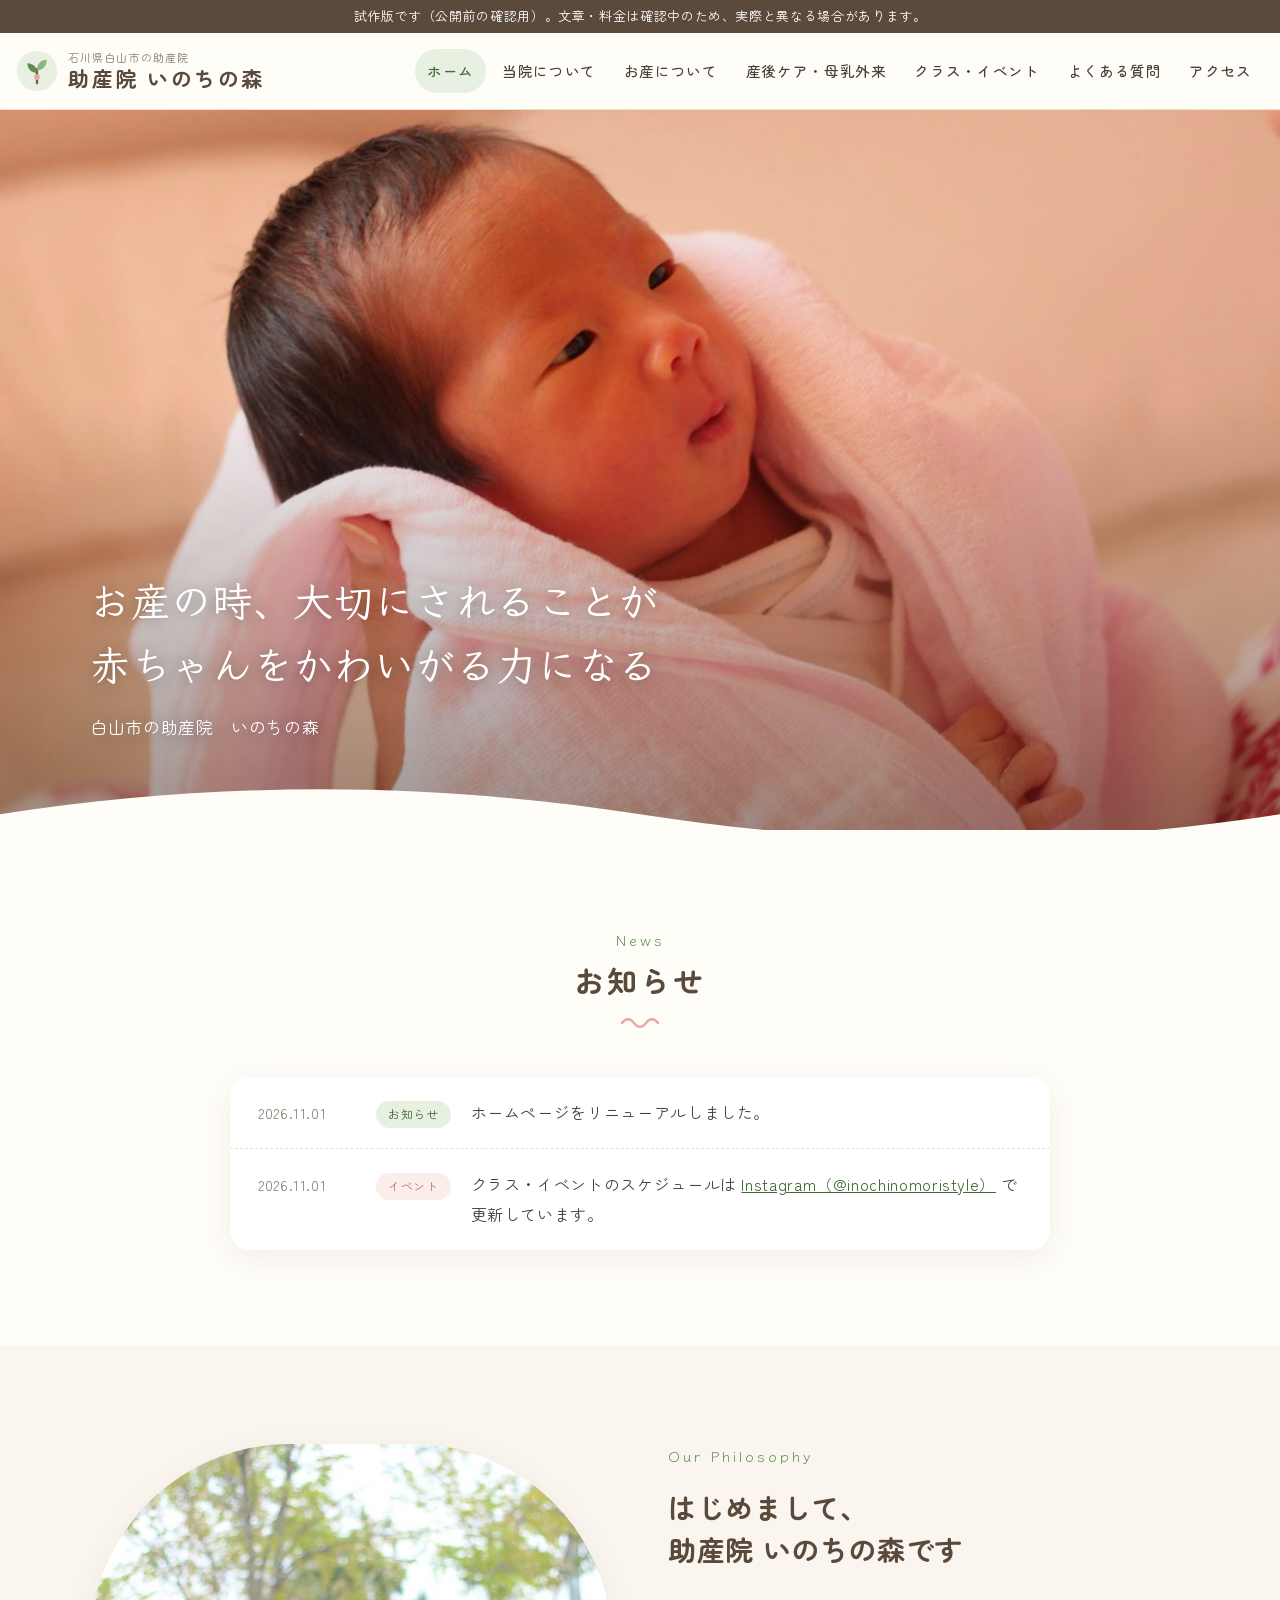
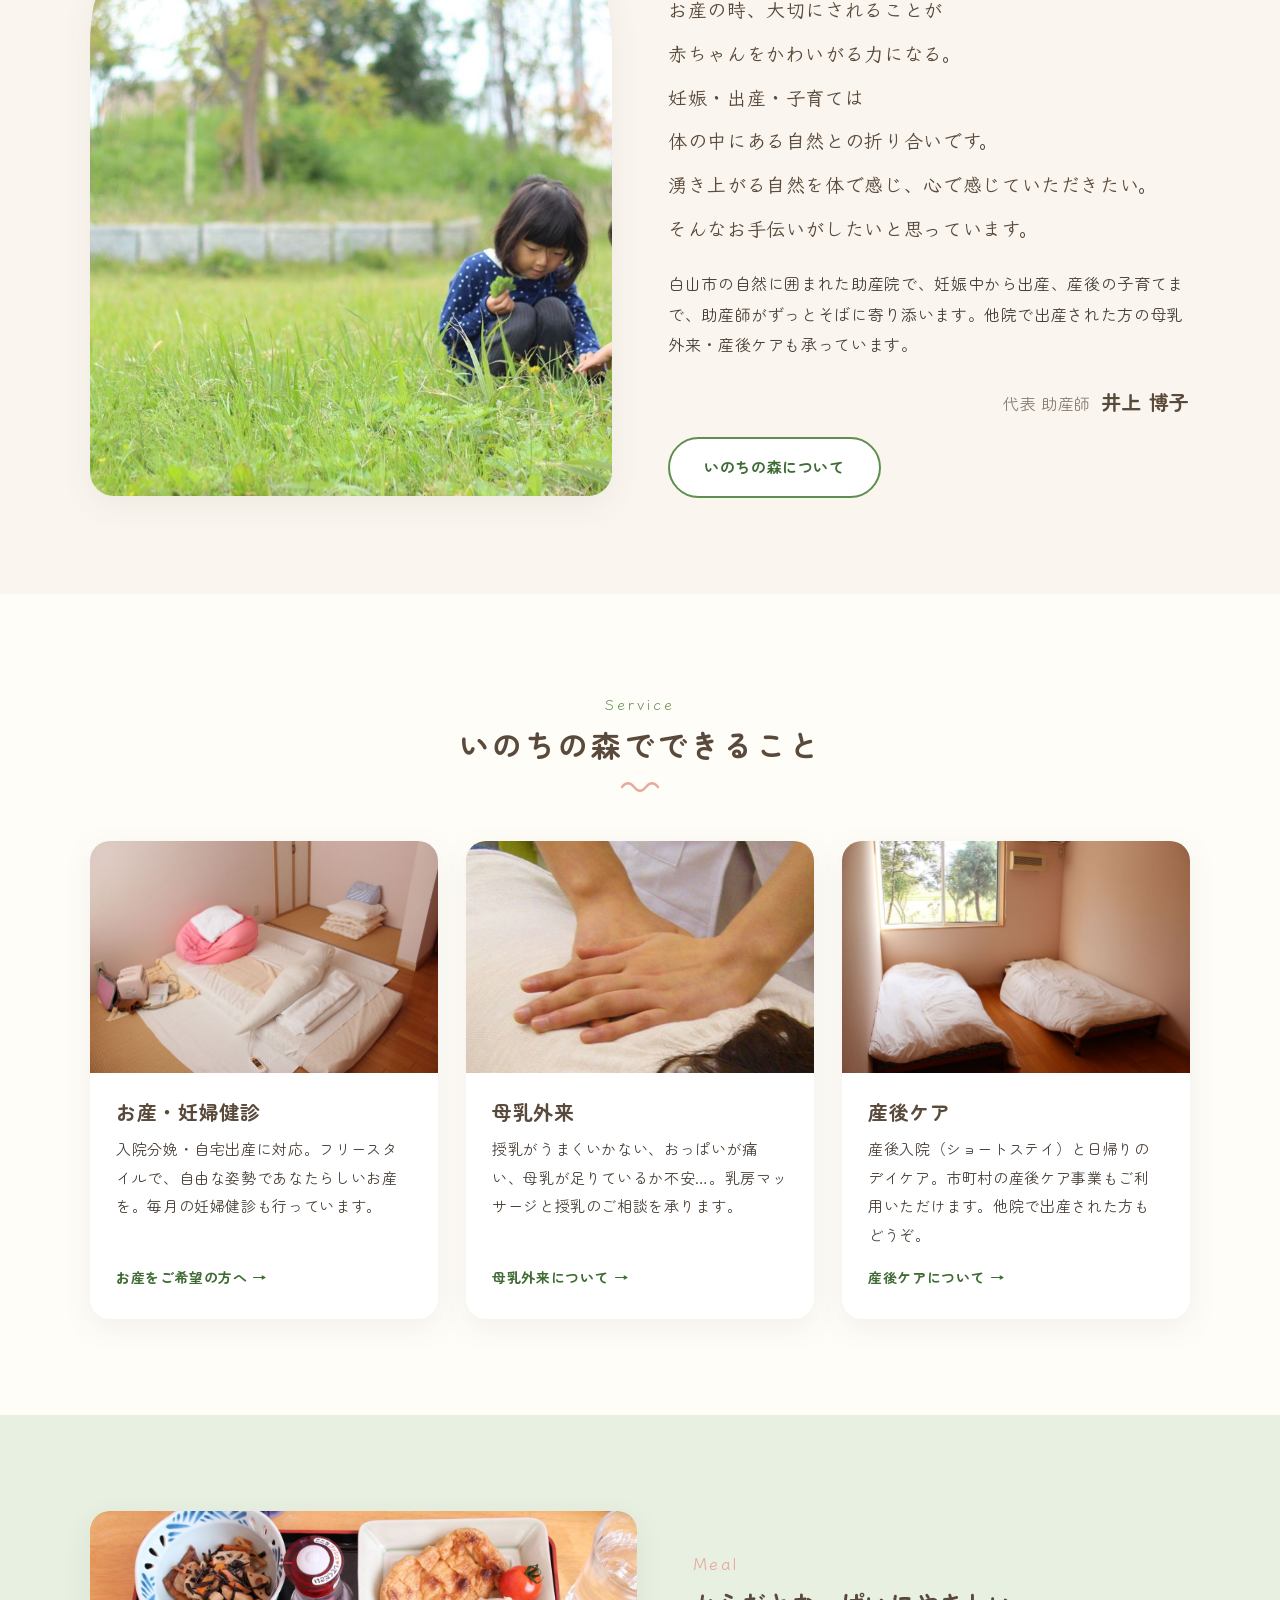
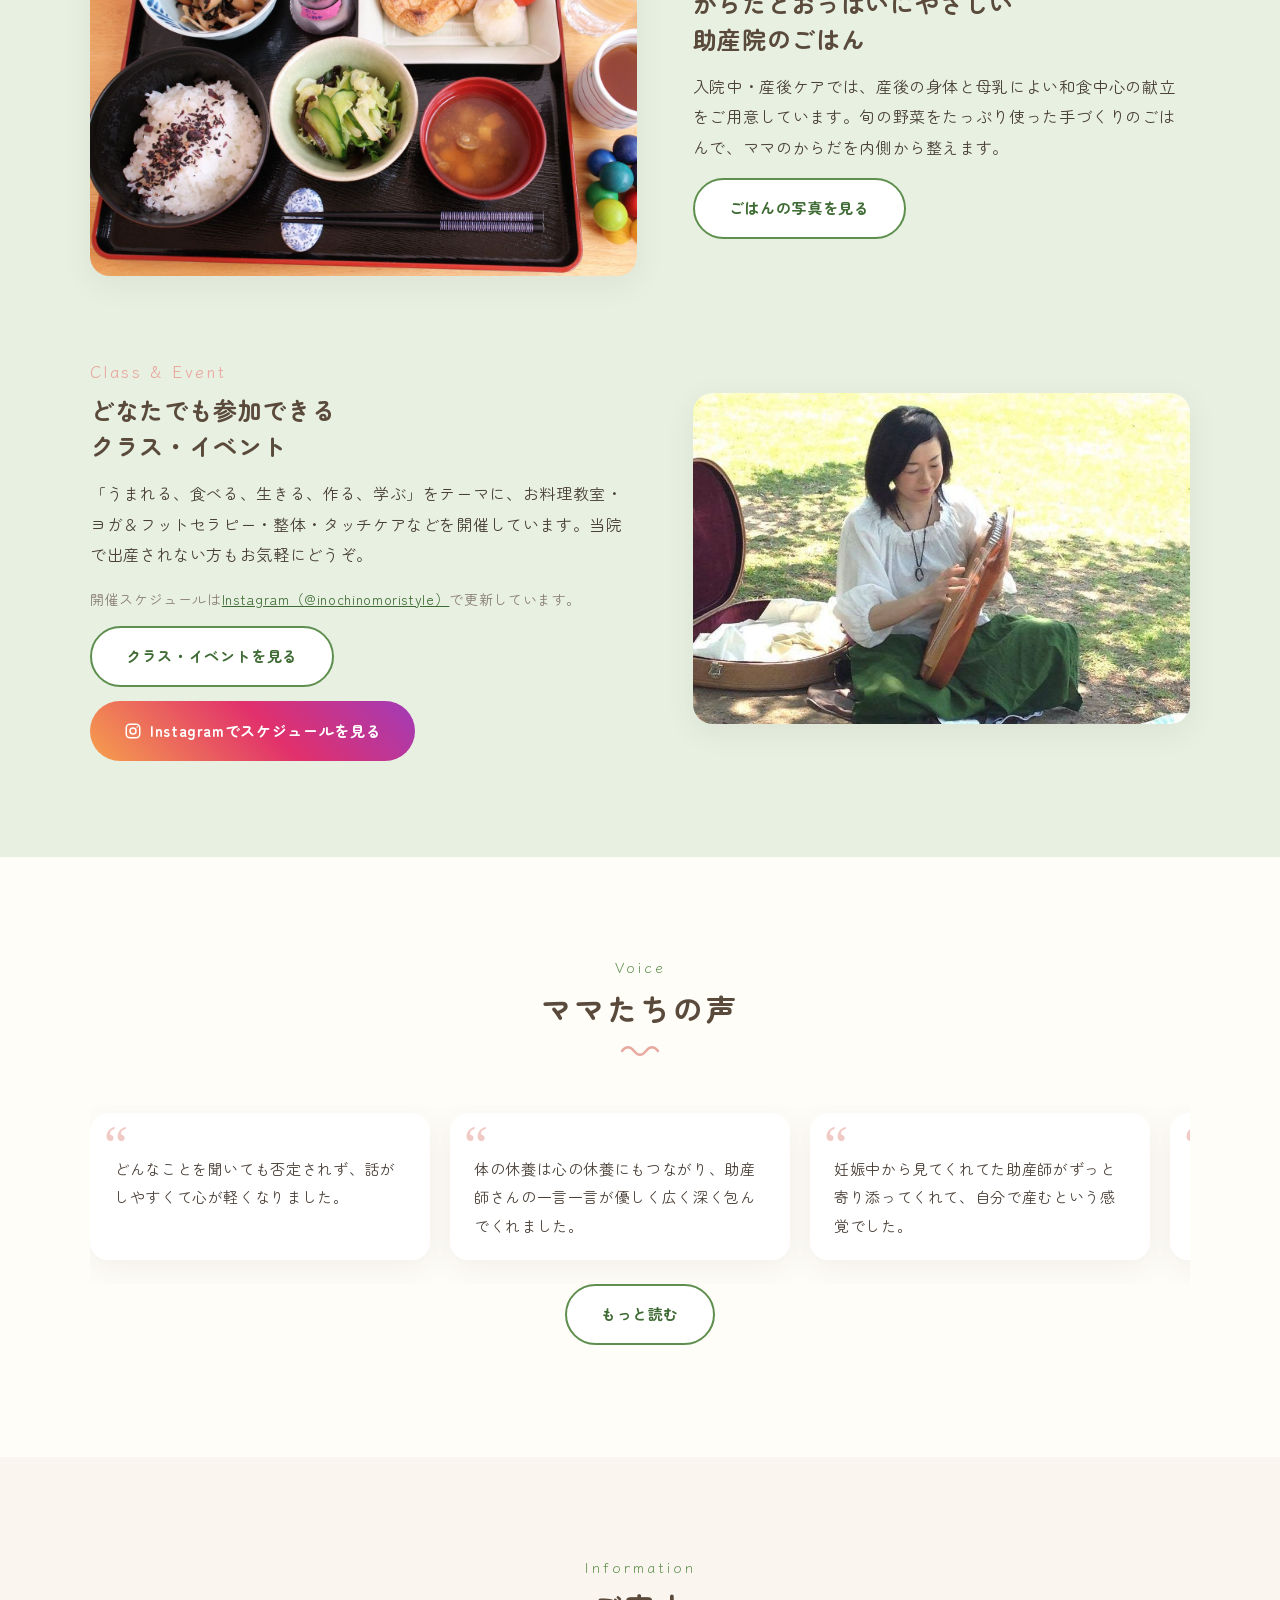
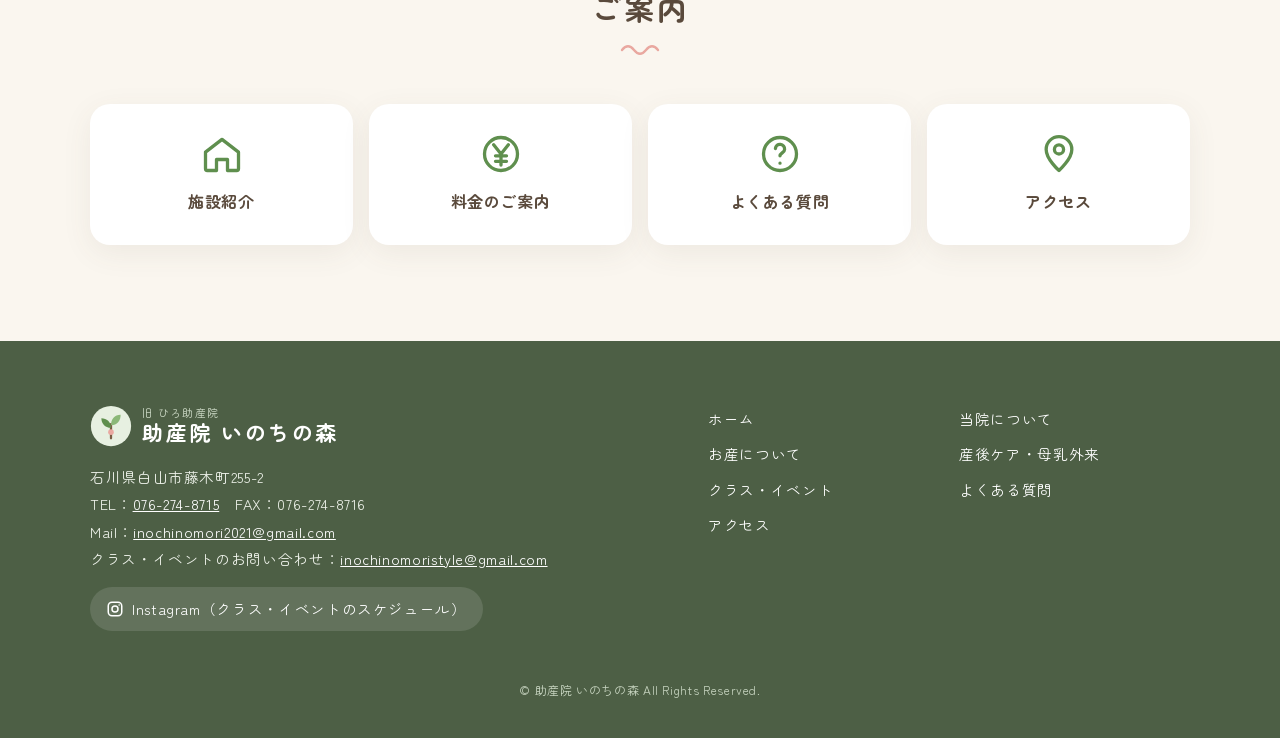
==== index.html @ 89966cd2 "助産院いのちの森 試作版（検索除外・試作版表示つき） Co-Authored-By: Claude Opus 5.5 <noreply@anthropic.com>" ====
<!DOCTYPE html>
<html lang="ja">
<head>
<meta charset="UTF-8">
<meta name="viewport" content="width=device-width, initial-scale=1">
<title>助産院 いのちの森｜石川県白山市の助産院（出産・母乳外来・産後ケア）</title>
<meta name="description" content="石川県白山市藤木町の助産院いのちの森（旧ひろ助産院）。入院分娩・自宅出産、妊婦健診、母乳外来・おっぱいマッサージ、産後ケア（産後入院・デイケア）。金沢市・野々市市・能美市・小松市・川北町からもご利用いただけます。">
<!-- 試作版：検索エンジンに載せない設定。本番公開時にこの行を削除 -->
<meta name="robots" content="noindex, nofollow">
<link rel="canonical" href="https://awajikotoh-commits.github.io/inochinomori/">
<meta property="og:type" content="website">
<meta property="og:title" content="助産院 いのちの森｜石川県白山市の助産院（出産・母乳外来・産後ケア）">
<meta property="og:description" content="石川県白山市藤木町の助産院いのちの森（旧ひろ助産院）。入院分娩・自宅出産、妊婦健診、母乳外来・おっぱいマッサージ、産後ケア（産後入院・デイケア）。金沢市・野々市市・能美市・小松市・川北町からもご利用いただけます。">
<meta property="og:image" content="https://awajikotoh-commits.github.io/inochinomori/images/top04.jpg">
<meta property="og:locale" content="ja_JP">
<link rel="icon" href="images/favicon.svg" type="image/svg+xml">
<link rel="preconnect" href="https://fonts.googleapis.com">
<link rel="preconnect" href="https://fonts.gstatic.com" crossorigin>
<link href="https://fonts.googleapis.com/css2?family=Klee+One:wght@600&family=Zen+Maru+Gothic:wght@400;500;700&display=swap" rel="stylesheet">
<link rel="stylesheet" href="css/style.css?v=5">
<script type="application/ld+json">
{"@context":"https://schema.org","@type":"MedicalBusiness","name":"助産院 いのちの森","alternateName":"ひろ助産院",
"description":"石川県白山市の助産院。入院分娩・自宅出産、妊婦健診、母乳外来、産後ケア（産後入院・デイケア）。",
"url":"https://awajikotoh-commits.github.io/inochinomori/","telephone":"+81-76-274-8715","faxNumber":"+81-76-274-8716","image":"https://awajikotoh-commits.github.io/inochinomori/images/top04.jpg",
"address":{"@type":"PostalAddress","streetAddress":"藤木町255-2","addressLocality":"白山市","addressRegion":"石川県","addressCountry":"JP"},
"openingHoursSpecification":[{"@type":"OpeningHoursSpecification","dayOfWeek":["Monday","Tuesday","Wednesday","Thursday","Friday"],"opens":"09:00","closes":"15:00"}],
"sameAs":["https://www.instagram.com/inochinomoristyle/"],"areaServed":["白山市","金沢市","野々市市","能美市","小松市","川北町","内灘町"]}
</script>
</head>
<body>
<!-- 試作版の表示。本番公開時にこの行を削除 -->
<div class="trial-bar">試作版です（公開前の確認用）。文章・料金は確認中のため、実際と異なる場合があります。</div>
<header class="site-header">
  <div class="container header-inner">
    <a class="logo" href="index.html"><svg class="logo-mark" viewBox="0 0 48 48" aria-hidden="true">
<circle cx="24" cy="24" r="23" fill="#e7f0e1"/>
<path d="M24 38V22" stroke="#7a5c43" stroke-width="2.6" stroke-linecap="round"/>
<path d="M24 26c-7 0-11-5-11-11 6 0 11 4 11 11z" fill="#5f8f4e"/>
<path d="M24 23c0-7 4-12 11-12 0 7-4 12-11 12z" fill="#8bb878"/>
<circle cx="24" cy="31" r="3.2" fill="#e9a8a0"/>
</svg><span class="logo-text"><small>石川県白山市の助産院</small><strong>助産院 いのちの森</strong></span></a>
    <nav class="global-nav" aria-label="メインメニュー">
      <ul>
<li><a href="index.html" aria-current="page">ホーム</a></li>
<li><a href="about.html">当院について</a></li>
<li><a href="birth.html">お産について</a></li>
<li><a href="care.html">産後ケア・母乳外来</a></li>
<li><a href="class.html">クラス・イベント</a></li>
<li><a href="faq.html">よくある質問</a></li>
<li><a href="contact.html">アクセス</a></li>
        <li class="nav-tel-item"><a class="nav-tel" href="tel:076-274-8715">お電話 076-274-8715</a></li>
      </ul>
    </nav>
    <a class="header-tel" href="tel:076-274-8715"><svg width="16" height="16" viewBox="0 0 24 24" fill="currentColor" aria-hidden="true"><path d="M6.6 10.8a15.1 15.1 0 006.6 6.6l2.2-2.2a1 1 0 011-.25 11.4 11.4 0 003.6.57 1 1 0 011 1V20a1 1 0 01-1 1A17 17 0 013 4a1 1 0 011-1h3.5a1 1 0 011 1c0 1.25.2 2.45.57 3.57a1 1 0 01-.25 1z"/></svg>076-274-8715</a>
    <button class="menu-btn" aria-label="メニューを開く" aria-expanded="false"><span></span></button>
  </div>
</header>
<main>

<section class="hero" aria-label="メインビジュアル">
  <div class="hero-slide is-active" style="background-image:url('images/top01.jpg')"></div>
  <div class="hero-slide" style="background-image:url('images/top03.jpg')"></div>
  <div class="hero-slide" style="background-image:url('images/top04.jpg')"></div>
  <div class="hero-slide" style="background-image:url('images/top05.jpg')"></div>
  <div class="hero-copy container">
    <p class="lead">お産の時、大切にされることが<br>赤ちゃんをかわいがる力になる</p>
    <p class="sub">白山市の助産院　いのちの森</p>
  </div>
  <svg class="hero-wave" viewBox="0 0 1440 60" preserveAspectRatio="none" height="50"><path d="M0 40c240-40 480-40 720 0s480 40 720 0v20H0z" fill="currentColor"/></svg>
</section>

<section class="section">
  <div class="container narrow">
    <div class="sec-title fade"><span class="en">News</span><h2>お知らせ</h2></div>
    <ul class="news-list fade" id="news-list"></ul>
  </div>
</section>

<section class="section bg-beige">
  <div class="container philosophy">
    <div class="photo-round fade"><img src="images/top03.jpg" alt="助産院の庭で遊ぶ子どもたち" loading="lazy"></div>
    <div class="philosophy-text fade">
      <span class="sec-title" style="text-align:left;display:block;margin:0 0 16px"><span class="en">Our Philosophy</span></span>
      <h2 style="font-size:clamp(22px,3vw,28px)">はじめまして、<br>助産院 いのちの森です</h2>
      <p class="message">お産の時、大切にされることが<br>赤ちゃんをかわいがる力になる。<br>
      妊娠・出産・子育ては<br>体の中にある自然との折り合いです。<br>
      湧き上がる自然を体で感じ、心で感じていただきたい。<br>そんなお手伝いがしたいと思っています。</p>
      <p>白山市の自然に囲まれた助産院で、妊娠中から出産、産後の子育てまで、助産師がずっとそばに寄り添います。他院で出産された方の母乳外来・産後ケアも承っています。</p>
      <p class="sign">代表 助産師<strong>井上 博子</strong></p>
      <a class="btn outline" href="about.html">いのちの森について</a>
    </div>
  </div>
</section>

<section class="section">
  <div class="container">
    <div class="sec-title fade"><span class="en">Service</span><h2>いのちの森でできること</h2></div>
    <div class="service-grid">
      <a class="service-card fade" href="birth.html">
        <div class="thumb"><img src="images/facility03.jpg" alt="和室の分娩室" loading="lazy"></div>
        <div class="body"><h3>お産・妊婦健診</h3><p>入院分娩・自宅出産に対応。フリースタイルで、自由な姿勢であなたらしいお産を。毎月の妊婦健診も行っています。</p><span class="more">お産をご希望の方へ</span></div>
      </a>
      <a class="service-card fade" href="care.html#breast">
        <div class="thumb"><img src="images/class05.jpg" alt="おっぱいマッサージ" loading="lazy"></div>
        <div class="body"><h3>母乳外来</h3><p>授乳がうまくいかない、おっぱいが痛い、母乳が足りているか不安…。乳房マッサージと授乳のご相談を承ります。</p><span class="more">母乳外来について</span></div>
      </a>
      <a class="service-card fade" href="care.html#postpartum">
        <div class="thumb"><img src="images/facility10.jpg" alt="産後ケアの入院室" loading="lazy"></div>
        <div class="body"><h3>産後ケア</h3><p>産後入院（ショートステイ）と日帰りのデイケア。市町村の産後ケア事業もご利用いただけます。他院で出産された方もどうぞ。</p><span class="more">産後ケアについて</span></div>
      </a>
    </div>
  </div>
</section>

<section class="section bg-green">
  <div class="container">
    <div class="feature fade">
      <div class="feature-img"><img src="images/guide02.jpg" alt="助産院の和食ごはん" loading="lazy"></div>
      <div>
        <span class="label">Meal</span>
        <h3>からだとおっぱいにやさしい<br>助産院のごはん</h3>
        <p>入院中・産後ケアでは、産後の身体と母乳によい和食中心の献立をご用意しています。旬の野菜をたっぷり使った手づくりのごはんで、ママのからだを内側から整えます。</p>
        <a class="btn outline" href="about.html#meal">ごはんの写真を見る</a>
      </div>
    </div>
    <div class="feature reverse fade">
      <div class="feature-img"><img src="images/class06.jpg" alt="ライアーの演奏" loading="lazy"></div>
      <div>
        <span class="label">Class &amp; Event</span>
        <h3>どなたでも参加できる<br>クラス・イベント</h3>
        <p>「うまれる、食べる、生きる、作る、学ぶ」をテーマに、お料理教室・ヨガ＆フットセラピー・整体・タッチケアなどを開催しています。当院で出産されない方もお気軽にどうぞ。</p>
        <p class="note">開催スケジュールは<a href="https://www.instagram.com/inochinomoristyle/" target="_blank" rel="noopener">Instagram（@inochinomoristyle）</a>で更新しています。</p>
        <div class="btn-row" style="margin-top:12px"><a class="btn outline" href="class.html">クラス・イベントを見る</a><a class="btn insta" href="https://www.instagram.com/inochinomoristyle/" target="_blank" rel="noopener"><svg width="18" height="18" viewBox="0 0 24 24" fill="none" stroke="currentColor" stroke-width="2" aria-hidden="true"><rect x="3" y="3" width="18" height="18" rx="5"/><circle cx="12" cy="12" r="4"/><circle cx="17.5" cy="6.5" r="1" fill="currentColor" stroke="none"/></svg>Instagramでスケジュールを見る</a></div>
      </div>
    </div>
  </div>
</section>

<section class="section">
  <div class="container">
    <div class="sec-title fade"><span class="en">Voice</span><h2>ママたちの声</h2></div>
    <div class="voice-slider fade">
      <div class="voice"><p>どんなことを聞いても否定されず、話がしやすくて心が軽くなりました。</p></div>
      <div class="voice"><p>体の休養は心の休養にもつながり、助産師さんの一言一言が優しく広く深く包んでくれました。</p></div>
      <div class="voice"><p>妊娠中から見てくれてた助産師がずっと寄り添ってくれて、自分で産むという感覚でした。</p></div>
      <div class="voice"><p>自宅にいるようなアットホームな環境ですごくゆったりと過ごせました。ご飯もとても美味しくて幸せでした！</p></div>
      <div class="voice"><p>初めての子育てに不安がありましたが、色々と考えすぎていた部分が楽になりました。</p></div>
    </div>
    <p class="center"><a class="btn outline" href="care.html#voice">もっと読む</a></p>
  </div>
</section>

<section class="section bg-beige">
  <div class="container">
    <div class="sec-title fade"><span class="en">Information</span><h2>ご案内</h2></div>
    <div class="shortcut fade">
      <a href="about.html#facility"><svg viewBox="0 0 24 24" fill="none" stroke="currentColor" stroke-width="1.8" stroke-linecap="round" stroke-linejoin="round"><path d="M3 11l9-7 9 7v9a1 1 0 01-1 1h-5v-6h-6v6H4a1 1 0 01-1-1z"/></svg>施設紹介</a>
      <a href="birth.html#price"><svg viewBox="0 0 24 24" fill="none" stroke="currentColor" stroke-width="1.8" stroke-linecap="round" stroke-linejoin="round"><circle cx="12" cy="12" r="9"/><path d="M8 7l4 5 4-5M12 12v6M9 13h6M9 16h6"/></svg>料金のご案内</a>
      <a href="faq.html"><svg viewBox="0 0 24 24" fill="none" stroke="currentColor" stroke-width="1.8" stroke-linecap="round" stroke-linejoin="round"><circle cx="12" cy="12" r="9"/><path d="M9.5 9a2.5 2.5 0 015 .5c0 1.7-2.5 2-2.5 3.5M12 17h.01"/></svg>よくある質問</a>
      <a href="contact.html"><svg viewBox="0 0 24 24" fill="none" stroke="currentColor" stroke-width="1.8" stroke-linecap="round" stroke-linejoin="round"><path d="M12 21s-7-6.2-7-11.5a7 7 0 0114 0C19 14.8 12 21 12 21z"/><circle cx="12" cy="9.5" r="2.5"/></svg>アクセス</a>
    </div>
  </div>
</section>
</main>
<footer class="site-footer">
  <div class="container footer-grid">
    <div>
      <a class="logo" href="index.html"><svg class="logo-mark" viewBox="0 0 48 48" aria-hidden="true">
<circle cx="24" cy="24" r="23" fill="#e7f0e1"/>
<path d="M24 38V22" stroke="#7a5c43" stroke-width="2.6" stroke-linecap="round"/>
<path d="M24 26c-7 0-11-5-11-11 6 0 11 4 11 11z" fill="#5f8f4e"/>
<path d="M24 23c0-7 4-12 11-12 0 7-4 12-11 12z" fill="#8bb878"/>
<circle cx="24" cy="31" r="3.2" fill="#e9a8a0"/>
</svg><span class="logo-text"><small>旧 ひろ助産院</small><strong>助産院 いのちの森</strong></span></a>
      <p>石川県白山市藤木町255-2<br>
      TEL：<a href="tel:076-274-8715">076-274-8715</a>　FAX：076-274-8716<br>
      Mail：<a href="mailto:inochinomori2021@gmail.com">inochinomori2021@gmail.com</a><br>
      クラス・イベントのお問い合わせ：<a href="mailto:inochinomoristyle@gmail.com">inochinomoristyle@gmail.com</a></p>
      <a class="footer-insta" href="https://www.instagram.com/inochinomoristyle/" target="_blank" rel="noopener"><svg viewBox="0 0 24 24" fill="none" stroke="currentColor" stroke-width="2" aria-hidden="true"><rect x="3" y="3" width="18" height="18" rx="5"/><circle cx="12" cy="12" r="4"/><circle cx="17.5" cy="6.5" r="1" fill="currentColor" stroke="none"/></svg>Instagram（クラス・イベントのスケジュール）</a>
    </div>
    <nav class="footer-nav" aria-label="フッターメニュー"><ul>
<li><a href="index.html">ホーム</a></li>
<li><a href="about.html">当院について</a></li>
<li><a href="birth.html">お産について</a></li>
<li><a href="care.html">産後ケア・母乳外来</a></li>
<li><a href="class.html">クラス・イベント</a></li>
<li><a href="faq.html">よくある質問</a></li>
<li><a href="contact.html">アクセス</a></li>
    </ul></nav>
  </div>
  <p class="copyright">&copy; 助産院 いのちの森 All Rights Reserved.</p>
</footer>
<div class="sp-cta">
  <a href="tel:076-274-8715"><svg viewBox="0 0 24 24" fill="currentColor" aria-hidden="true"><path d="M6.6 10.8a15.1 15.1 0 006.6 6.6l2.2-2.2a1 1 0 011-.25 11.4 11.4 0 003.6.57 1 1 0 011 1V20a1 1 0 01-1 1A17 17 0 013 4a1 1 0 011-1h3.5a1 1 0 011 1c0 1.25.2 2.45.57 3.57a1 1 0 01-.25 1z"/></svg>電話する</a>
  <a href="contact.html#form"><svg viewBox="0 0 24 24" fill="currentColor" aria-hidden="true"><path d="M20 4H4a2 2 0 00-2 2v12a2 2 0 002 2h16a2 2 0 002-2V6a2 2 0 00-2-2zm0 4l-8 5-8-5V6l8 5 8-5z"/></svg>お問い合わせ</a>
</div>
<button class="pagetop" aria-label="ページの先頭へ"><svg width="20" height="20" viewBox="0 0 24 24" fill="none" stroke="currentColor" stroke-width="2.5" stroke-linecap="round" stroke-linejoin="round"><path d="M6 15l6-6 6 6"/></svg></button>
<script src="js/main.js"></script>
</body>
</html>
---- css/style.css ----
/* ===== 助産院 いのちの森 ===== */
:root {
  --green: #5f8f4e;
  --green-dark: #3f6b34;
  --green-light: #e7f0e1;
  --beige: #faf6ef;
  --cream: #fffdf8;
  --pink: #e9a8a0;
  --pink-light: #fbeeea;
  --brown: #5a4a3c;
  --text: #4a4038;
  --muted: #8a7f74;
  --line: #e8e0d4;
  --radius: 20px;
  --shadow: 0 8px 30px rgba(90, 74, 60, .08);
  --font: "Zen Maru Gothic", "Hiragino Maru Gothic ProN", "Meiryo", sans-serif;
  --font-hand: "Klee One", "Zen Maru Gothic", serif;
}

*, *::before, *::after { box-sizing: border-box; }
html { scroll-padding-top: 90px; }
body {
  margin: 0;
  font-family: var(--font);
  color: var(--text);
  background: var(--cream);
  line-height: 1.9;
  letter-spacing: .04em;
  font-size: 16px;
  -webkit-font-smoothing: antialiased;
}
img { max-width: 100%; height: auto; display: block; }
a { color: var(--green-dark); }
h1, h2, h3, h4 { line-height: 1.5; font-weight: 700; color: var(--brown); margin: 0 0 .6em; }
p { margin: 0 0 1em; }
.container { width: min(1100px, 100% - 32px); margin-inline: auto; }
.narrow { width: min(820px, 100% - 32px); margin-inline: auto; }

/* ===== Header ===== */
.site-header {
  position: sticky; top: 0; z-index: 100;
  background: var(--cream);
  border-bottom: 1px solid var(--line);
}
.header-inner {
  display: flex; align-items: center; justify-content: space-between;
  gap: 16px; height: 76px;
  width: min(1280px, 100% - 32px);
}
.logo { display: flex; align-items: center; gap: 10px; text-decoration: none; color: var(--brown); }
.logo-mark { width: 42px; height: 42px; flex: none; }
.logo-text { display: flex; flex-direction: column; line-height: 1.25; }
.logo-text small { font-size: 11px; color: var(--muted); letter-spacing: .1em; }
.logo-text strong { font-size: 21px; letter-spacing: .12em; }

.global-nav ul { list-style: none; margin: 0; padding: 0; display: flex; gap: 4px; }
.global-nav a {
  display: block; padding: 8px 12px; border-radius: 999px;
  text-decoration: none; color: var(--text); font-size: 14.5px; font-weight: 500; white-space: nowrap;
  transition: background .2s, color .2s;
}
.global-nav a:hover, .global-nav a[aria-current="page"] { background: var(--green-light); color: var(--green-dark); }
.header-tel {
  display: flex; align-items: center; gap: 6px; text-decoration: none;
  background: var(--green); color: #fff; padding: 9px 18px; border-radius: 999px;
  font-weight: 700; font-size: 15px; white-space: nowrap;
}
.header-tel:hover { background: var(--green-dark); }
.menu-btn { display: none; }

@media (max-width: 1320px) {
  .header-tel { display: none; }
}
@media (max-width: 1180px) {
  .header-inner { height: 64px; }
  .menu-btn {
    display: grid; place-items: center; width: 46px; height: 46px;
    border: 0; background: var(--green-light); border-radius: 50%; cursor: pointer; padding: 0;
  }
  .menu-btn span, .menu-btn span::before, .menu-btn span::after {
    content: ""; display: block; width: 20px; height: 2px; background: var(--green-dark);
    border-radius: 2px; position: relative; transition: transform .3s, background .3s;
  }
  .menu-btn span::before { position: absolute; top: -6px; }
  .menu-btn span::after { position: absolute; top: 6px; }
  .nav-open .menu-btn span { background: transparent; }
  .nav-open .menu-btn span::before { transform: translateY(6px) rotate(45deg); }
  .nav-open .menu-btn span::after { transform: translateY(-6px) rotate(-45deg); }
  .global-nav {
    position: fixed; inset: 64px 0 0 0; background: var(--cream);
    padding: 24px 16px; overflow-y: auto;
    opacity: 0; visibility: hidden; transition: opacity .3s, visibility .3s;
  }
  .nav-open .global-nav { opacity: 1; visibility: visible; }
  .global-nav ul { flex-direction: column; gap: 0; }
  .global-nav a { padding: 16px 12px; border-radius: 0; border-bottom: 1px dashed var(--line); font-size: 16px; }
  .global-nav .nav-tel { display: block; margin-top: 24px; text-align: center; background: var(--green); color: #fff; border-radius: 999px; border: 0; }
  .logo-text strong { font-size: 18px; }
}
@media (min-width: 1181px) { .global-nav .nav-tel-item { display: none; } }

/* ===== Hero (top) ===== */
.hero { position: relative; height: min(82vh, 720px); min-height: 460px; overflow: hidden; }
.hero-slide {
  position: absolute; inset: 0; background-size: cover; background-position: center;
  opacity: 0; transform: scale(1.06); transition: opacity 1.6s ease, transform 7s ease;
}
.hero-slide.is-active { opacity: 1; transform: scale(1); }
.hero::after {
  content: ""; position: absolute; inset: 0;
  background: linear-gradient(180deg, rgba(0,0,0,.05) 40%, rgba(40,30,20,.45) 100%);
}
.hero-copy {
  position: absolute; z-index: 2; left: 0; right: 0; bottom: 12%;
  color: #fff; text-shadow: 0 2px 16px rgba(0,0,0,.35);
}
.hero-copy p.lead { font-family: var(--font-hand); font-size: clamp(22px, 3.6vw, 40px); line-height: 1.6; margin: 0 0 .4em; font-weight: 600; }
.hero-copy p.sub { font-size: clamp(14px, 1.6vw, 17px); margin: 0; }
.hero-wave { position: absolute; bottom: -1px; left: 0; width: 100%; z-index: 3; color: var(--cream); }

/* ===== Page header (sub pages) ===== */
.page-hero {
  position: relative; height: 300px; display: grid; place-items: center; text-align: center;
  background-size: cover; background-position: center; color: #fff;
}
.page-hero::before { content: ""; position: absolute; inset: 0; background: rgba(50, 40, 30, .38); }
.page-hero > * { position: relative; }
.page-hero .en { display: block; font-family: var(--font-hand); letter-spacing: .2em; font-size: 15px; opacity: .9; }
.page-hero h1 { color: #fff; font-size: clamp(26px, 4vw, 36px); margin: 0; letter-spacing: .15em; }
.breadcrumb { font-size: 13px; color: var(--muted); padding: 14px 0; }
.breadcrumb a { color: var(--muted); }
@media (max-width: 600px) { .page-hero { height: 210px; } }

/* ===== Sections ===== */
.section { padding: 96px 0; }
.section.bg-beige { background: var(--beige); }
.section.bg-green { background: var(--green-light); }
@media (max-width: 600px) { .section { padding: 64px 0; } }

.sec-title { text-align: center; margin-bottom: 48px; }
.sec-title .en {
  display: block; font-family: var(--font-hand); color: var(--green);
  letter-spacing: .2em; font-size: 15px; margin-bottom: 4px;
}
.sec-title h2 { font-size: clamp(23px, 3vw, 30px); margin: 0; letter-spacing: .1em; }
.sec-title h2::after {
  content: ""; display: block; width: 40px; height: 12px; margin: 14px auto 0;
  background: url("data:image/svg+xml,%3Csvg xmlns='http://www.w3.org/2000/svg' viewBox='0 0 40 12'%3E%3Cpath d='M2 6c4-5 8-5 12 0s8 5 12 0 8-5 12 0' fill='none' stroke='%23e9a8a0' stroke-width='2.4' stroke-linecap='round'/%3E%3C/svg%3E") center/contain no-repeat;
}
.sec-lead { text-align: center; max-width: 720px; margin: -20px auto 48px; }
@media (max-width: 600px) { .sec-lead { text-align: left; } }

h3.sub-title {
  font-size: 21px; padding: 4px 0 4px 18px; border-left: 6px solid var(--green);
  border-radius: 3px; margin: 48px 0 20px;
}

/* ===== Philosophy ===== */
.philosophy { display: grid; grid-template-columns: 1fr 1fr; gap: 56px; align-items: center; }
.philosophy-text p.message { font-family: var(--font-hand); font-size: 19px; line-height: 2.3; color: var(--brown); font-weight: 600; }
.philosophy-text .sign { text-align: right; margin-top: 24px; color: var(--muted); }
.philosophy-text .sign strong { font-size: 20px; color: var(--brown); margin-left: .5em; }
.photo-round { border-radius: 200px 200px 24px 24px; overflow: hidden; box-shadow: var(--shadow); aspect-ratio: 4/5; }
.photo-round img { width: 100%; height: 100%; object-fit: cover; }
@media (max-width: 800px) {
  .philosophy { grid-template-columns: 1fr; gap: 32px; }
  .photo-round { max-width: 360px; margin-inline: auto; aspect-ratio: 1; }
  .philosophy-text p.message { font-size: 17px; }
}

/* ===== Service cards ===== */
.service-grid { display: grid; grid-template-columns: repeat(3, 1fr); gap: 28px; }
.service-card {
  background: #fff; border-radius: var(--radius); overflow: hidden; box-shadow: var(--shadow);
  text-decoration: none; color: var(--text); display: flex; flex-direction: column;
  transition: transform .3s, box-shadow .3s;
}
.service-card:hover { transform: translateY(-6px); box-shadow: 0 16px 40px rgba(90,74,60,.14); }
.service-card .thumb { aspect-ratio: 3/2; overflow: hidden; }
.service-card .thumb img { width: 100%; height: 100%; object-fit: cover; transition: transform .6s; }
.service-card:hover .thumb img { transform: scale(1.05); }
.service-card .body { padding: 24px 26px 28px; flex: 1; display: flex; flex-direction: column; }
.service-card h3 { font-size: 20px; margin-bottom: 8px; }
.service-card p { font-size: 15px; flex: 1; }
.service-card .more { color: var(--green-dark); font-weight: 700; font-size: 14px; }
.service-card .more::after { content: " →"; }
@media (max-width: 900px) { .service-grid { grid-template-columns: 1fr 1fr; } }
@media (max-width: 600px) { .service-grid { grid-template-columns: 1fr; } }

/* ===== Feature (image + text) ===== */
.feature { display: grid; grid-template-columns: 1.1fr 1fr; gap: 56px; align-items: center; }
.feature + .feature { margin-top: 80px; }
.feature.reverse .feature-img { order: 2; }
.feature-img { border-radius: var(--radius); overflow: hidden; box-shadow: var(--shadow); }
.feature-img img { width: 100%; aspect-ratio: 3/2; object-fit: cover; }
.feature h3 { font-size: 24px; }
.feature .label { display: inline-block; font-family: var(--font-hand); color: var(--pink); font-weight: 600; letter-spacing: .15em; margin-bottom: 6px; }
@media (max-width: 800px) {
  .feature { grid-template-columns: 1fr; gap: 24px; }
  .feature.reverse .feature-img { order: 0; }
  .feature + .feature { margin-top: 56px; }
}

/* ===== Buttons ===== */
.btn {
  display: inline-flex; align-items: center; justify-content: center; gap: 8px;
  padding: 14px 34px; border-radius: 999px; text-decoration: none; font-weight: 700;
  background: var(--green); color: #fff; border: 2px solid var(--green); transition: background .2s, color .2s;
  font-family: inherit; font-size: 15px; cursor: pointer;
}
.btn:hover { background: var(--green-dark); border-color: var(--green-dark); }
.btn.outline { background: #fff; color: var(--green-dark); }
.btn.outline:hover { background: var(--green-light); }
.btn.pink { background: var(--pink); border-color: var(--pink); }
.btn.pink:hover { background: #d98d84; border-color: #d98d84; }
.btn-row { display: flex; flex-wrap: wrap; gap: 14px; margin-top: 24px; }
.center { text-align: center; }

/* ===== News ===== */
.news-list { list-style: none; margin: 0; padding: 0; background: #fff; border-radius: var(--radius); box-shadow: var(--shadow); }
.news-list li { display: flex; gap: 20px; padding: 20px 28px; border-bottom: 1px dashed var(--line); align-items: baseline; }
.news-list li:last-child { border-bottom: 0; }
.news-list time { color: var(--muted); font-size: 14px; flex: none; width: 7em; }
.news-list .tag { flex: none; font-size: 12px; padding: 2px 12px; border-radius: 999px; background: var(--green-light); color: var(--green-dark); }
.news-list .tag.event { background: var(--pink-light); color: #c06a60; }
@media (max-width: 600px) { .news-list li { flex-wrap: wrap; gap: 4px 12px; padding: 16px 20px; } .news-list p { width: 100%; } }
.news-list p { margin: 0; }

/* ===== Shortcut ===== */
.shortcut { display: grid; grid-template-columns: repeat(4, 1fr); gap: 16px; }
.shortcut a {
  display: flex; flex-direction: column; align-items: center; gap: 10px; padding: 28px 12px;
  background: #fff; border-radius: var(--radius); text-decoration: none; color: var(--brown);
  font-weight: 700; box-shadow: var(--shadow); transition: transform .3s; text-align: center;
}
.shortcut a:hover { transform: translateY(-4px); }
.shortcut svg { width: 44px; height: 44px; color: var(--green); }
@media (max-width: 700px) { .shortcut { grid-template-columns: 1fr 1fr; } }

/* ===== Tables ===== */
.table-wrap { overflow-x: auto; -webkit-overflow-scrolling: touch; }
table.price, table.schedule {
  width: 100%; border-collapse: separate; border-spacing: 0; background: #fff;
  border-radius: 14px; overflow: hidden; box-shadow: var(--shadow); margin-bottom: 12px;
}
table.price th, table.price td { padding: 14px 20px; border-bottom: 1px solid var(--line); text-align: left; vertical-align: top; }
table.price tr:last-child th, table.price tr:last-child td { border-bottom: 0; }
table.price th { font-weight: 500; }
table.price th small { display: block; color: var(--muted); font-size: 13px; }
table.price td { text-align: right; white-space: nowrap; font-weight: 700; color: var(--brown); }
table.price caption { text-align: left; font-weight: 700; font-size: 17px; color: var(--green-dark); padding: 0 0 10px; }
table.price tr.total th, table.price tr.total td { background: var(--green-light); font-weight: 700; }
table.schedule th, table.schedule td { padding: 14px 8px; text-align: center; border-bottom: 1px solid var(--line); }
table.schedule thead th { background: var(--green); color: #fff; font-weight: 700; }
table.schedule tbody th { white-space: nowrap; font-weight: 500; }
table.schedule .ok { color: var(--green); font-size: 20px; }
table.schedule .no { color: #c9b8a8; }
.note { font-size: 14px; color: var(--muted); }
.note li { margin-bottom: 4px; }
.price-grid { display: grid; grid-template-columns: 1fr 1fr; gap: 28px; }
@media (max-width: 800px) { .price-grid { grid-template-columns: 1fr; } }

/* ===== Box / list ===== */
.box { background: #fff; border-radius: var(--radius); padding: 32px 36px; box-shadow: var(--shadow); }
.box + .box { margin-top: 24px; }
.box.soft { background: var(--pink-light); box-shadow: none; }
.box.green { background: var(--green-light); box-shadow: none; }
@media (max-width: 600px) { .box { padding: 24px 20px; } }
ul.check { list-style: none; padding: 0; margin: 0 0 1em; }
ul.check li { position: relative; padding-left: 30px; margin-bottom: 6px; }
ul.check li::before {
  content: ""; position: absolute; left: 0; top: .5em; width: 18px; height: 18px; border-radius: 50%;
  background: var(--green) url("data:image/svg+xml,%3Csvg xmlns='http://www.w3.org/2000/svg' viewBox='0 0 24 24'%3E%3Cpath d='M6 12l4 4 8-8' fill='none' stroke='%23fff' stroke-width='3' stroke-linecap='round' stroke-linejoin='round'/%3E%3C/svg%3E") center/12px no-repeat;
}
.two-col { display: grid; grid-template-columns: 1fr 1fr; gap: 28px; }
@media (max-width: 800px) { .two-col { grid-template-columns: 1fr; } }
.tag-list { display: flex; flex-wrap: wrap; gap: 8px; list-style: none; padding: 0; margin: 0 0 1em; }
.tag-list li { background: #fff; border: 1px solid var(--line); padding: 2px 14px; border-radius: 999px; font-size: 14px; }

/* ===== Flow ===== */
.flow { list-style: none; padding: 0; margin: 0; counter-reset: step; }
.flow > li {
  position: relative; padding: 0 0 48px 84px; counter-increment: step;
}
.flow > li::before {
  content: "STEP\A" counter(step); white-space: pre; position: absolute; left: 0; top: 0;
  width: 60px; height: 60px; border-radius: 50%; background: var(--green); color: #fff;
  display: grid; place-items: center; text-align: center; line-height: 1.1; font-size: 13px; font-weight: 700;
}
.flow > li::after { content: ""; position: absolute; left: 29px; top: 66px; bottom: 6px; border-left: 2px dashed var(--green); opacity: .5; }
.flow > li:last-child::after { display: none; }
.flow h3 { font-size: 21px; padding-top: 12px; }
@media (max-width: 600px) { .flow > li { padding-left: 70px; } .flow > li::before { width: 52px; height: 52px; font-size: 12px; } .flow > li::after { left: 25px; top: 58px; } }

/* ===== Gallery ===== */
.gallery { display: grid; grid-template-columns: repeat(4, 1fr); gap: 16px; }
.gallery figure { margin: 0; background: #fff; border-radius: 16px; overflow: hidden; box-shadow: var(--shadow); }
.gallery img { width: 100%; aspect-ratio: 4/3; object-fit: cover; cursor: zoom-in; }
.gallery figcaption { padding: 10px 14px; font-size: 14px; text-align: center; }
@media (max-width: 900px) { .gallery { grid-template-columns: repeat(3, 1fr); } }
@media (max-width: 600px) { .gallery { grid-template-columns: 1fr 1fr; gap: 10px; } .gallery figcaption { font-size: 13px; padding: 8px; } }
.meal-strip { display: grid; grid-template-columns: repeat(6, 1fr); gap: 10px; }
.meal-strip img { border-radius: 12px; aspect-ratio: 1; object-fit: cover; width: 100%; }
@media (max-width: 700px) { .meal-strip { grid-template-columns: repeat(3, 1fr); } }

.lightbox { position: fixed; inset: 0; z-index: 500; background: rgba(20,15,10,.88); display: none; place-items: center; padding: 16px; cursor: zoom-out; }
.lightbox.open { display: grid; }
.lightbox img { max-height: 90vh; border-radius: 8px; }

/* ===== Voices ===== */
.voices { columns: 3 280px; column-gap: 24px; }
.voice {
  break-inside: avoid; background: #fff; border-radius: 18px; padding: 24px 24px 20px; margin-bottom: 24px;
  box-shadow: var(--shadow); position: relative; font-size: 15px;
}
.voice::before { content: "“"; font-family: Georgia, serif; font-size: 54px; line-height: 1; color: var(--pink); position: absolute; top: 6px; left: 14px; opacity: .6; }
.voice p { margin: 18px 0 0; }
.voice-slider { display: grid; grid-auto-flow: column; grid-auto-columns: min(340px, 82%); gap: 20px; overflow-x: auto; scroll-snap-type: x mandatory; padding: 8px 4px 24px; }
.voice-slider .voice { scroll-snap-align: start; margin: 0; }

/* ===== FAQ ===== */
.faq details { background: #fff; border-radius: 16px; box-shadow: var(--shadow); margin-bottom: 16px; overflow: hidden; }
.faq summary {
  list-style: none; cursor: pointer; padding: 22px 56px 22px 64px; position: relative; font-weight: 700; color: var(--brown);
}
.faq summary::-webkit-details-marker { display: none; }
.faq summary::before { content: "Q"; position: absolute; left: 22px; top: 18px; width: 30px; height: 30px; border-radius: 50%; background: var(--green); color: #fff; display: grid; place-items: center; font-size: 15px; }
.faq summary::after { content: "+"; position: absolute; right: 24px; top: 50%; transform: translateY(-50%); font-size: 26px; color: var(--green); transition: transform .3s; }
.faq details[open] summary::after { transform: translateY(-50%) rotate(45deg); }
.faq .answer { padding: 0 28px 24px 64px; position: relative; }
.faq .answer::before { content: "A"; position: absolute; left: 22px; top: 0; width: 30px; height: 30px; border-radius: 50%; background: var(--pink); color: #fff; display: grid; place-items: center; font-size: 15px; font-weight: 700; }

/* ===== Class cards ===== */
.class-grid { display: grid; grid-template-columns: repeat(2, 1fr); gap: 28px; }
.class-card { background: #fff; border-radius: var(--radius); overflow: hidden; box-shadow: var(--shadow); display: grid; grid-template-columns: 200px 1fr; }
.class-card img { width: 100%; height: 100%; object-fit: cover; min-height: 220px; }
.class-card .body { padding: 24px; }
.class-card h3 { font-size: 20px; margin-bottom: 6px; }
.class-card .when { display: inline-block; background: var(--pink-light); color: #b8625a; font-size: 13px; padding: 2px 12px; border-radius: 999px; margin-bottom: 10px; font-weight: 700; }
.class-card dl { display: grid; grid-template-columns: auto 1fr; gap: 2px 12px; font-size: 14px; margin: 10px 0 0; }
.class-card dt { color: var(--muted); }
.class-card dd { margin: 0; }
@media (max-width: 900px) { .class-grid { grid-template-columns: 1fr; } }
@media (max-width: 520px) { .class-card { grid-template-columns: 1fr; } .class-card img { aspect-ratio: 16/9; min-height: 0; } }

/* ===== Area list ===== */
.area-grid { display: grid; grid-template-columns: repeat(auto-fill, minmax(240px, 1fr)); gap: 16px; }
.area-card { background: #fff; border-radius: 16px; padding: 20px 22px; border: 1px solid var(--line); }
.area-card h4 { margin: 0 0 6px; font-size: 17px; color: var(--green-dark); }
.area-card p { margin: 0; font-size: 14px; }
.area-card a { font-size: 14px; }

/* ===== Contact CTA ===== */
.cta {
  background: linear-gradient(rgba(63,107,52,.82), rgba(63,107,52,.82)), url("../images/top06.jpg") center/cover;
  color: #fff; text-align: center; padding: 80px 0;
}
.cta h2 { color: #fff; font-size: clamp(22px, 3vw, 28px); }
.cta .tel-big { display: inline-block; font-size: clamp(30px, 5vw, 44px); font-weight: 700; color: #fff; text-decoration: none; letter-spacing: .06em; margin: 8px 0; }
.cta .tel-big svg { width: .8em; height: .8em; vertical-align: -0.05em; margin-right: 8px; }
.cta p { margin: 0 0 6px; }
.cta .btn-row { justify-content: center; }
.cta .btn.outline { border-color: #fff; }

/* ===== Access ===== */
.access { display: grid; grid-template-columns: 1fr 1.2fr; gap: 40px; align-items: start; }
.access dl { display: grid; grid-template-columns: 6em 1fr; margin: 0; }
.access dt, .access dd { padding: 14px 0; border-bottom: 1px dashed var(--line); margin: 0; }
.access dt { color: var(--green-dark); font-weight: 700; }
.map { border-radius: var(--radius); overflow: hidden; box-shadow: var(--shadow); aspect-ratio: 4/3; }
.map iframe { width: 100%; height: 100%; border: 0; }
@media (max-width: 800px) { .access { grid-template-columns: 1fr; } }

/* ===== Form ===== */
.form { display: grid; gap: 20px; }
.form label { font-weight: 700; display: block; margin-bottom: 6px; color: var(--brown); }
.form .req { font-size: 12px; background: var(--pink); color: #fff; padding: 1px 8px; border-radius: 4px; margin-left: 8px; vertical-align: 2px; }
.form input, .form select, .form textarea {
  width: 100%; font: inherit; padding: 13px 16px; border-radius: 12px; border: 1px solid var(--line); background: #fff;
}
.form input:focus, .form select:focus, .form textarea:focus { outline: 2px solid var(--green); border-color: transparent; }
.form textarea { min-height: 170px; resize: vertical; }
.form .btn { justify-self: center; min-width: 240px; }
.form-result { text-align: center; font-weight: 700; }

/* ===== Footer ===== */
.site-footer { background: #4d5f45; color: #eef2ea; padding: 64px 0 24px; font-size: 14.5px; }
.footer-grid { display: grid; grid-template-columns: 1.2fr 1fr; gap: 40px; }
.site-footer .logo { color: #fff; margin-bottom: 16px; }
.site-footer .logo small { color: #c9d6c2; }
.site-footer a { color: #fff; }
.footer-nav ul { list-style: none; padding: 0; margin: 0; display: grid; grid-template-columns: 1fr 1fr; gap: 8px 20px; }
.footer-nav a { text-decoration: none; }
.footer-nav a:hover { text-decoration: underline; }
.copyright { text-align: center; margin-top: 48px; font-size: 12px; color: #c9d6c2; }
@media (max-width: 700px) { .footer-grid { grid-template-columns: 1fr; } .site-footer { padding-bottom: 96px; } }

/* ===== Mobile fixed CTA ===== */
.sp-cta { display: none; }
@media (max-width: 700px) {
  .sp-cta {
    display: grid; grid-template-columns: 1fr 1fr; position: fixed; left: 0; right: 0; bottom: 0; z-index: 90;
    box-shadow: 0 -4px 20px rgba(0,0,0,.1);
  }
  .sp-cta a { display: flex; align-items: center; justify-content: center; gap: 6px; padding: 15px 0; color: #fff; text-decoration: none; font-weight: 700; font-size: 15px; }
  .sp-cta a:first-child { background: var(--green); }
  .sp-cta a:last-child { background: var(--pink); }
  .sp-cta svg { width: 18px; height: 18px; }
}

/* ===== Fade-in ===== */
.fade { opacity: 0; transform: translateY(24px); transition: opacity .9s ease, transform .9s ease; }
.fade.is-in { opacity: 1; transform: none; }
@media (prefers-reduced-motion: reduce) {
  .fade { opacity: 1; transform: none; transition: none; }
  .hero-slide { transition: opacity 1s; transform: none !important; }
}
.pagetop {
  position: fixed; right: 20px; bottom: 24px; z-index: 80; width: 48px; height: 48px; border-radius: 50%;
  background: var(--green); color: #fff; border: 0; cursor: pointer; opacity: 0; visibility: hidden; transition: .3s;
  display: grid; place-items: center; box-shadow: var(--shadow);
}
.pagetop.show { opacity: 1; visibility: visible; }
@media (max-width: 700px) { .pagetop { bottom: 72px; right: 12px; width: 42px; height: 42px; } }

/* ===== Instagram ===== */
.btn.insta { background: linear-gradient(45deg, #f6a04d, #e1306c 55%, #a13bb8); border: 0; padding: 16px 34px; }
.btn.insta:hover { filter: brightness(1.06); }
.insta-box { border: 2px solid #f3c6d3; }
.insta-box h3 { font-size: clamp(18px, 2.4vw, 22px); }
.insta-icon { display: inline-grid; place-items: center; width: 60px; height: 60px; border-radius: 18px; color: #fff; margin-bottom: 12px;
  background: linear-gradient(45deg, #f6a04d, #e1306c 55%, #a13bb8); }
.insta-icon svg { width: 32px; height: 32px; }
.insta-id { font-weight: 700; color: #c13584; letter-spacing: .06em; }
.footer-insta { display: inline-flex; align-items: center; gap: 8px; text-decoration: none; background: rgba(255,255,255,.12); padding: 8px 16px; border-radius: 999px; }
.footer-insta svg { width: 18px; height: 18px; }
.footer-insta:hover { background: rgba(255,255,255,.22); }

/* ===== 試作版の表示（本番公開時に削除） ===== */
.trial-bar { background: #5a4a3c; color: #fff; text-align: center; font-size: 13px; padding: 6px 16px; line-height: 1.6; }
.nav-open .trial-bar { display: none; }
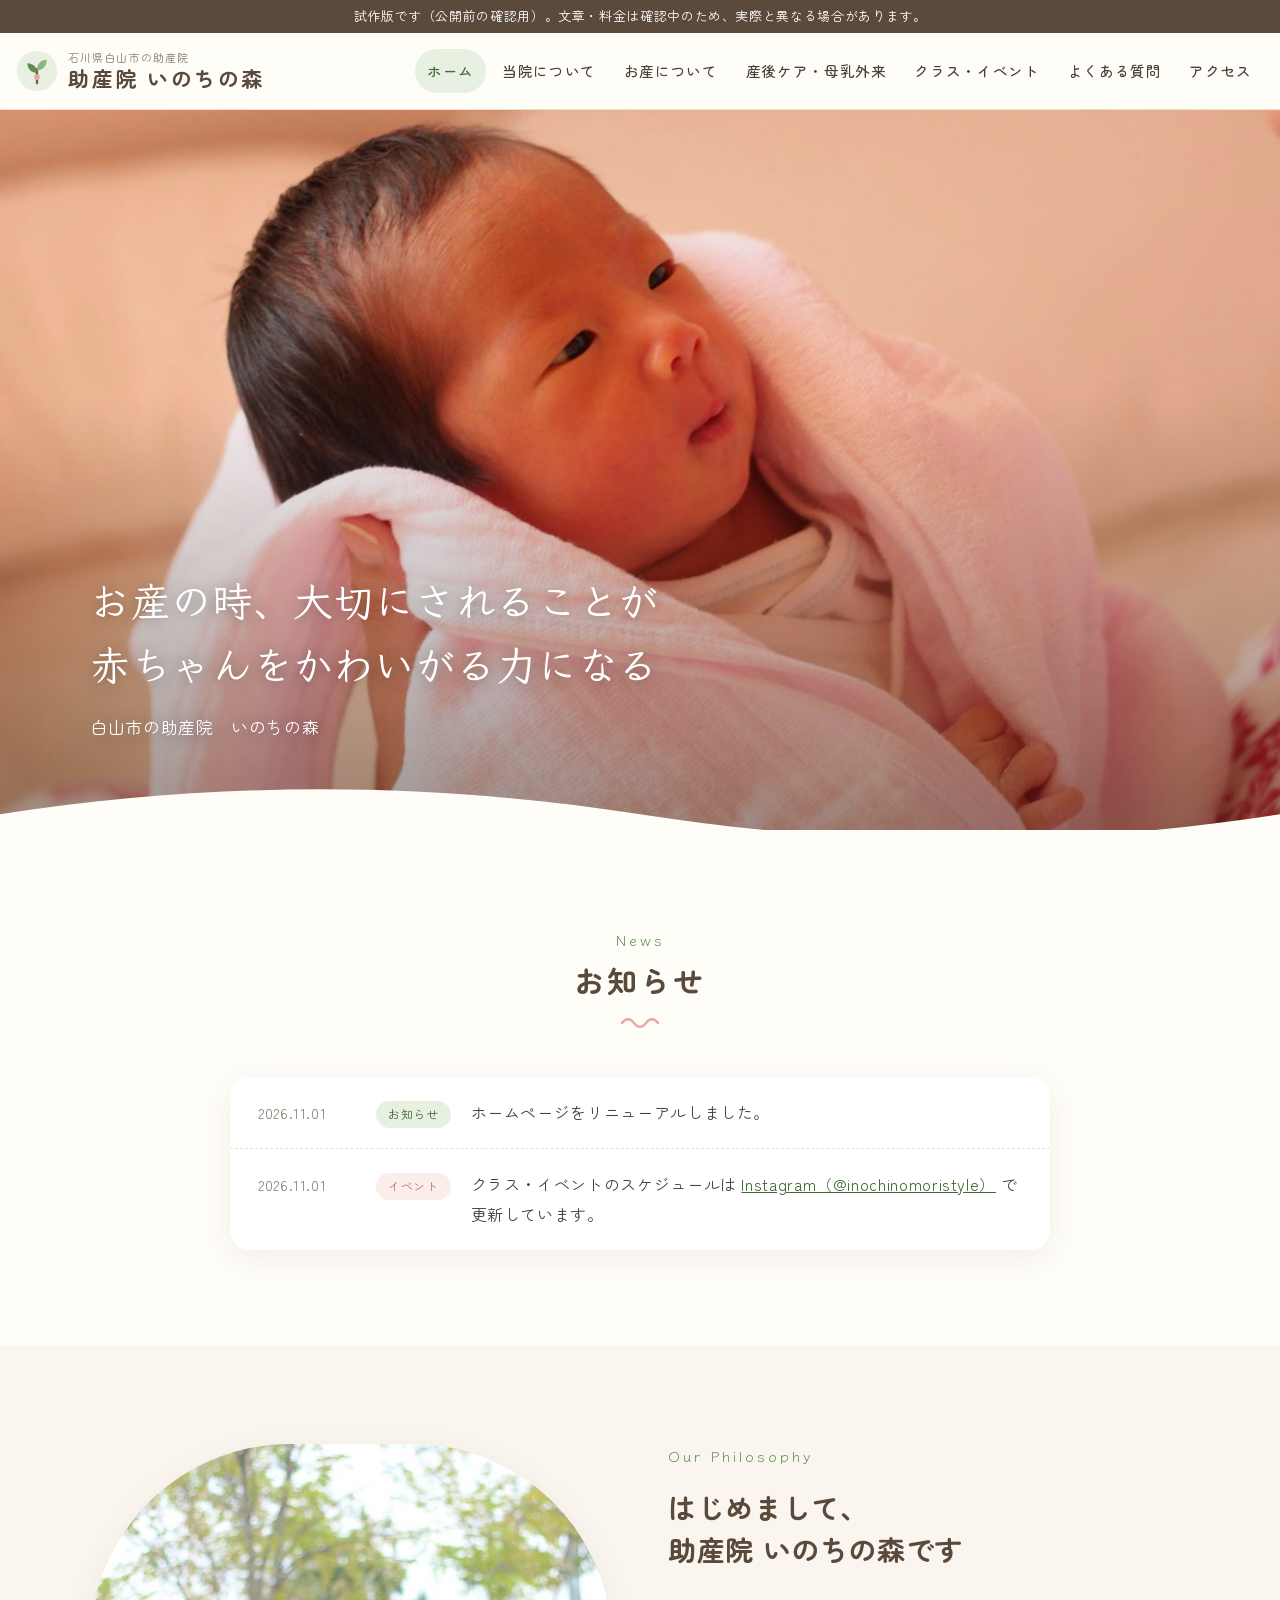
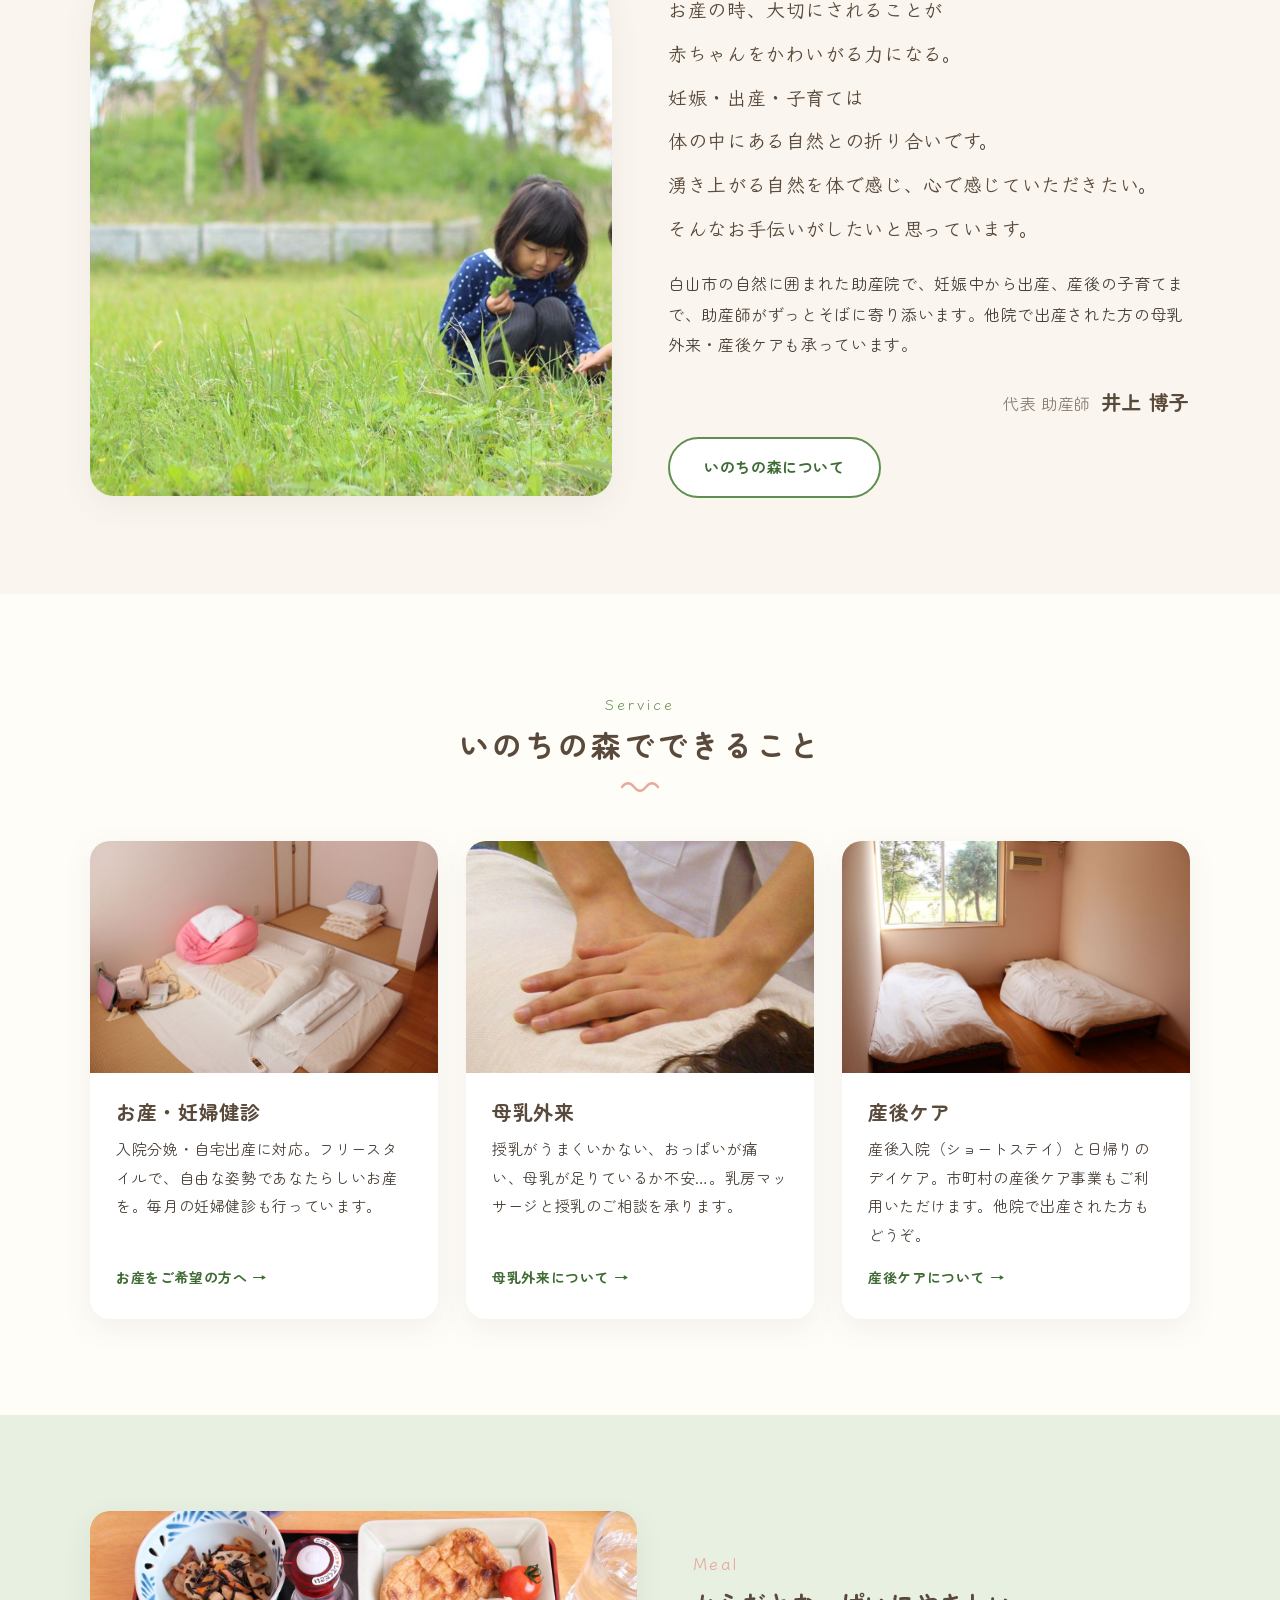
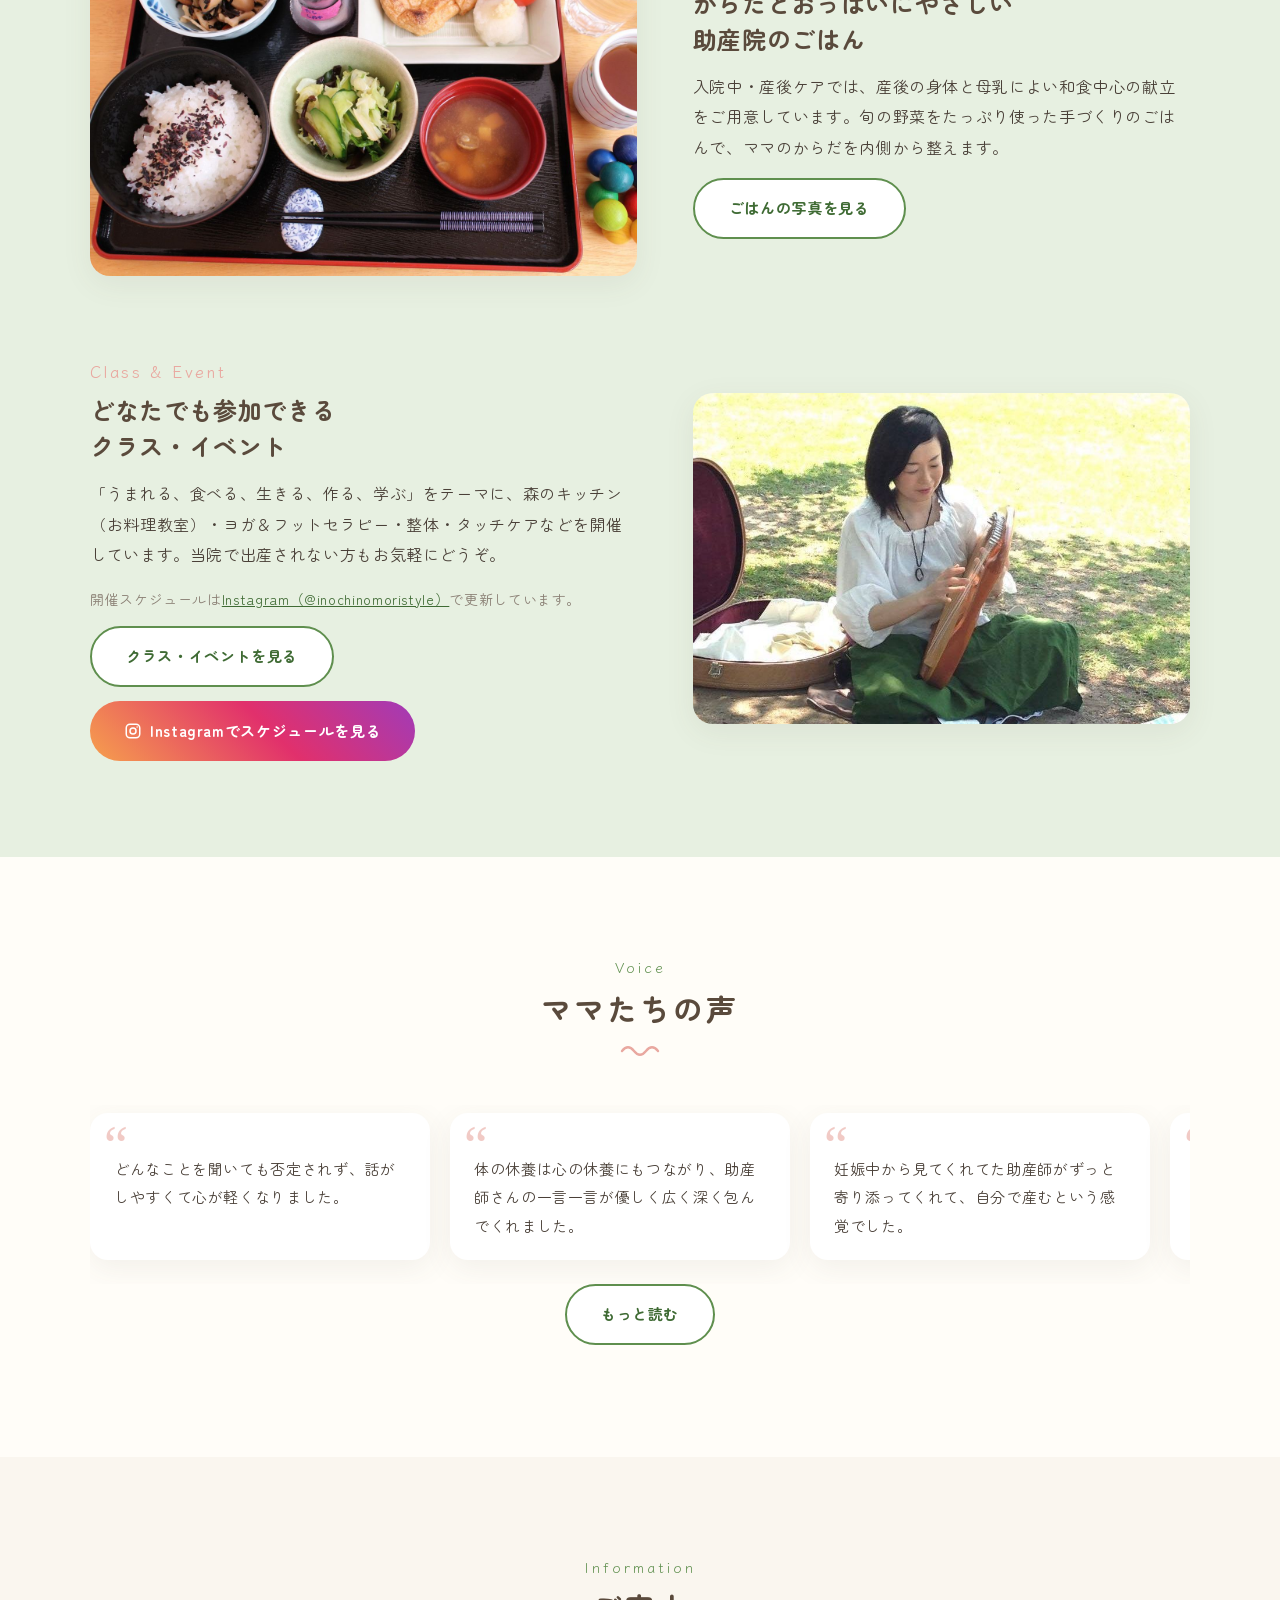
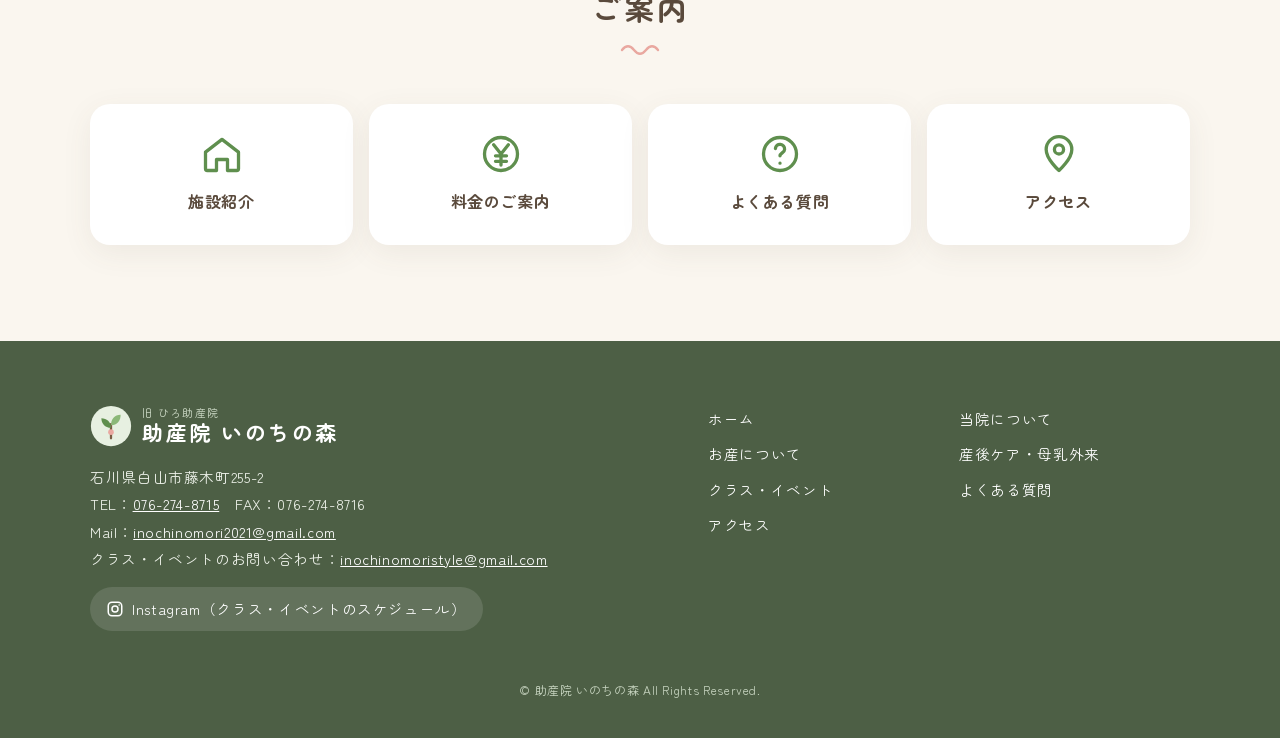
==== commit fbb9aaa9: "Rename cooking class to 森のキッチン Co-Authored-By: Claude Opus 5.5 <noreply@anthropic.com>" ====
--- a/index.html
+++ b/index.html
@@ -17,7 +17,7 @@
 <link rel="preconnect" href="https://fonts.googleapis.com">
 <link rel="preconnect" href="https://fonts.gstatic.com" crossorigin>
 <link href="https://fonts.googleapis.com/css2?family=Klee+One:wght@600&family=Zen+Maru+Gothic:wght@400;500;700&display=swap" rel="stylesheet">
-<link rel="stylesheet" href="css/style.css?v=5">
+<link rel="stylesheet" href="css/style.css?v=6">
 <script type="application/ld+json">
 {"@context":"https://schema.org","@type":"MedicalBusiness","name":"助産院 いのちの森","alternateName":"ひろ助産院",
 "description":"石川県白山市の助産院。入院分娩・自宅出産、妊婦健診、母乳外来、産後ケア（産後入院・デイケア）。",
@@ -128,7 +128,7 @@
       <div>
         <span class="label">Class &amp; Event</span>
         <h3>どなたでも参加できる<br>クラス・イベント</h3>
-        <p>「うまれる、食べる、生きる、作る、学ぶ」をテーマに、お料理教室・ヨガ＆フットセラピー・整体・タッチケアなどを開催しています。当院で出産されない方もお気軽にどうぞ。</p>
+        <p>「うまれる、食べる、生きる、作る、学ぶ」をテーマに、森のキッチン（お料理教室）・ヨガ＆フットセラピー・整体・タッチケアなどを開催しています。当院で出産されない方もお気軽にどうぞ。</p>
         <p class="note">開催スケジュールは<a href="https://www.instagram.com/inochinomoristyle/" target="_blank" rel="noopener">Instagram（@inochinomoristyle）</a>で更新しています。</p>
         <div class="btn-row" style="margin-top:12px"><a class="btn outline" href="class.html">クラス・イベントを見る</a><a class="btn insta" href="https://www.instagram.com/inochinomoristyle/" target="_blank" rel="noopener"><svg width="18" height="18" viewBox="0 0 24 24" fill="none" stroke="currentColor" stroke-width="2" aria-hidden="true"><rect x="3" y="3" width="18" height="18" rx="5"/><circle cx="12" cy="12" r="4"/><circle cx="17.5" cy="6.5" r="1" fill="currentColor" stroke="none"/></svg>Instagramでスケジュールを見る</a></div>
       </div>
--- a/css/style.css
+++ b/css/style.css
@@ -439,3 +439,24 @@
 /* ===== 試作版の表示（本番公開時に削除） ===== */
 .trial-bar { background: #5a4a3c; color: #fff; text-align: center; font-size: 13px; padding: 6px 16px; line-height: 1.6; }
 .nav-open .trial-bar { display: none; }
+
+/* ===== カレンダーの記号・QR ===== */
+.qr-box { display: flex; align-items: center; justify-content: center; gap: 16px; margin-top: 20px; }
+.qr-box img { width: 120px; height: 120px; background: #fff; border-radius: 8px; border: 1px solid var(--line); }
+.qr-box p { margin: 0; font-size: 14px; color: var(--muted); text-align: left; }
+@media (max-width: 700px) { .qr-box { display: none; } }
+.legend { margin-top: 28px; }
+.legend h3 { font-size: 19px; text-align: center; }
+.legend > .note { text-align: center; }
+.legend-list { list-style: none; padding: 0; margin: 16px 0; display: grid; grid-template-columns: 1fr 1fr; gap: 12px 24px; }
+.legend-list li { display: flex; align-items: flex-start; gap: 12px; }
+.legend-list strong { display: block; color: var(--brown); }
+.legend-list small { display: block; font-size: 13px; color: var(--muted); line-height: 1.6; }
+@media (max-width: 600px) { .legend-list { grid-template-columns: 1fr; } }
+.mark { flex: none; width: 36px; height: 36px; border-radius: 50%; display: grid; place-items: center; font-size: 22px; line-height: 1; background: var(--beige); }
+.mark-tag { display: inline-grid; place-items: center; width: 26px; height: 26px; border-radius: 50%; background: var(--beige); font-size: 15px; margin-left: 8px; vertical-align: top; }
+.m-ball { color: #8cc63f; }
+.m-kitchen { color: #e8423f; }
+.m-touch { color: #f08c8c; }
+.m-yoga { color: #f0a030; }
+.m-seitai { color: #f07a1a; }
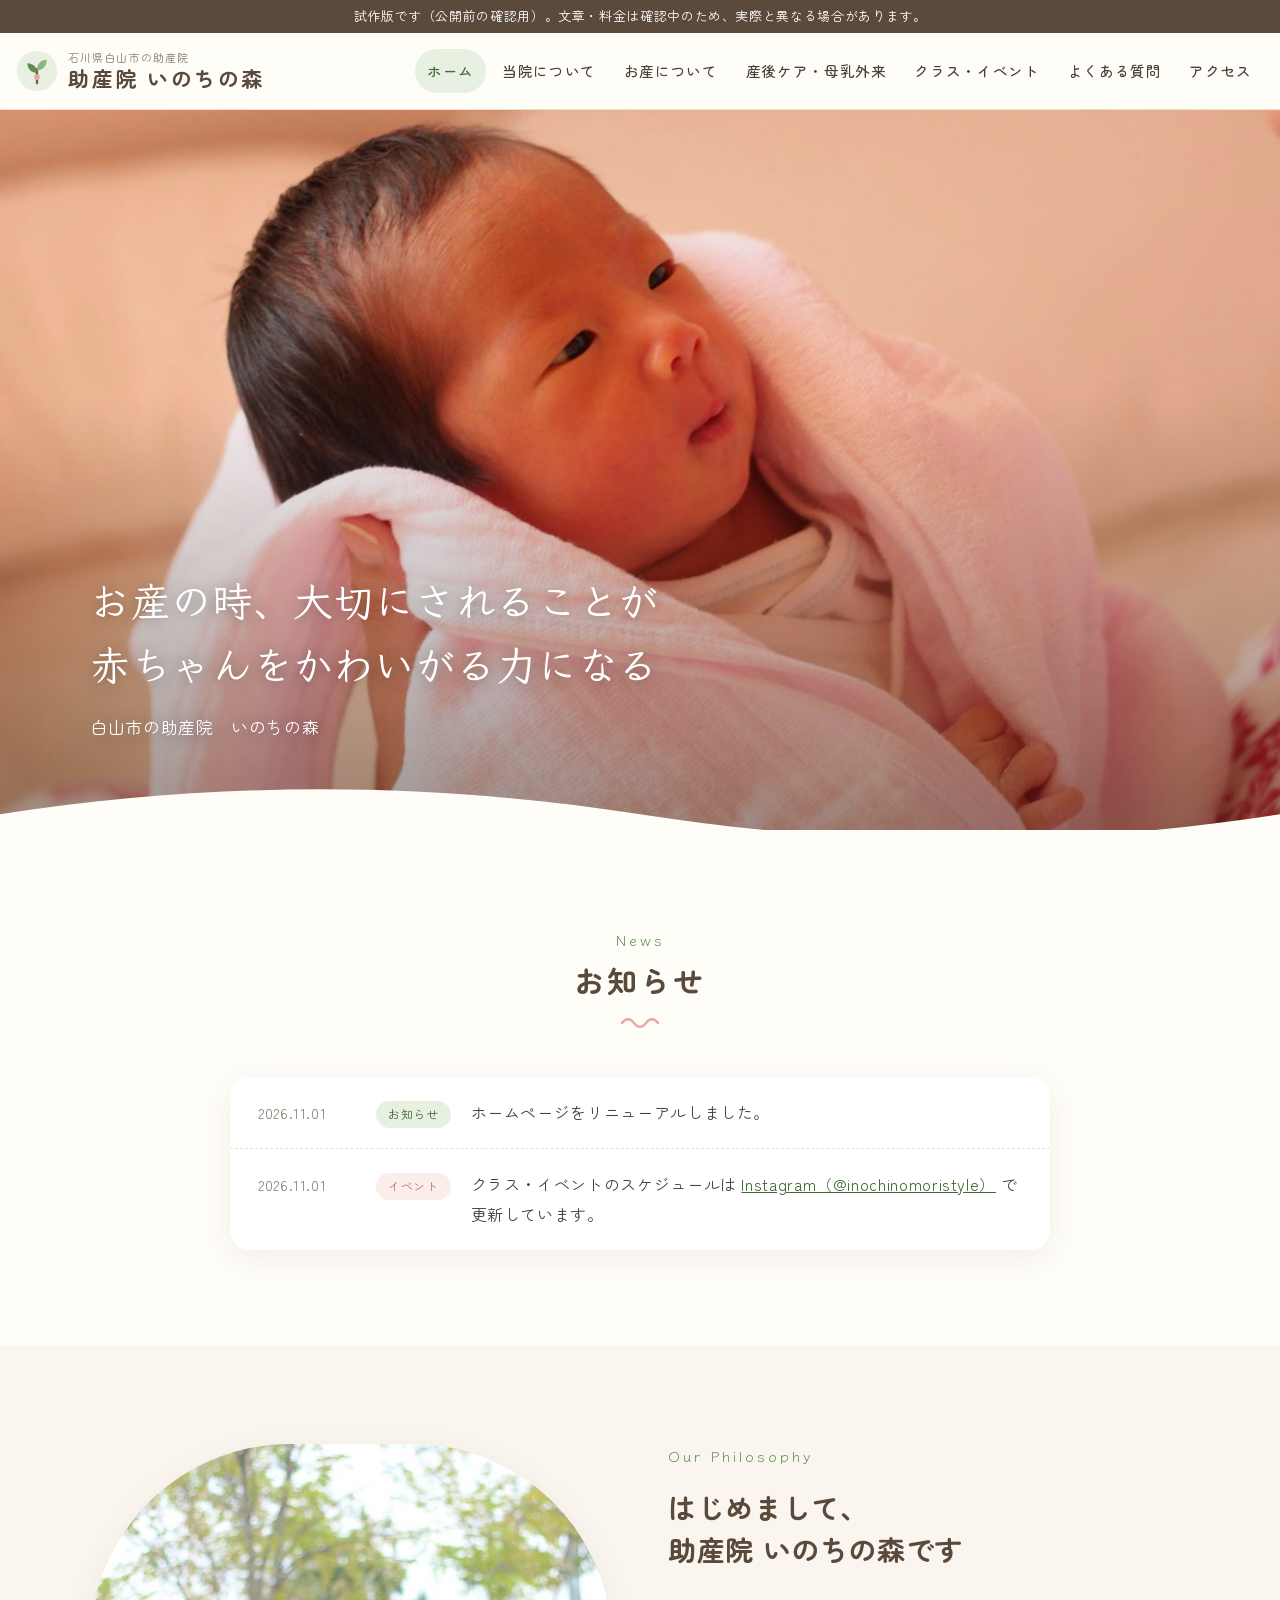
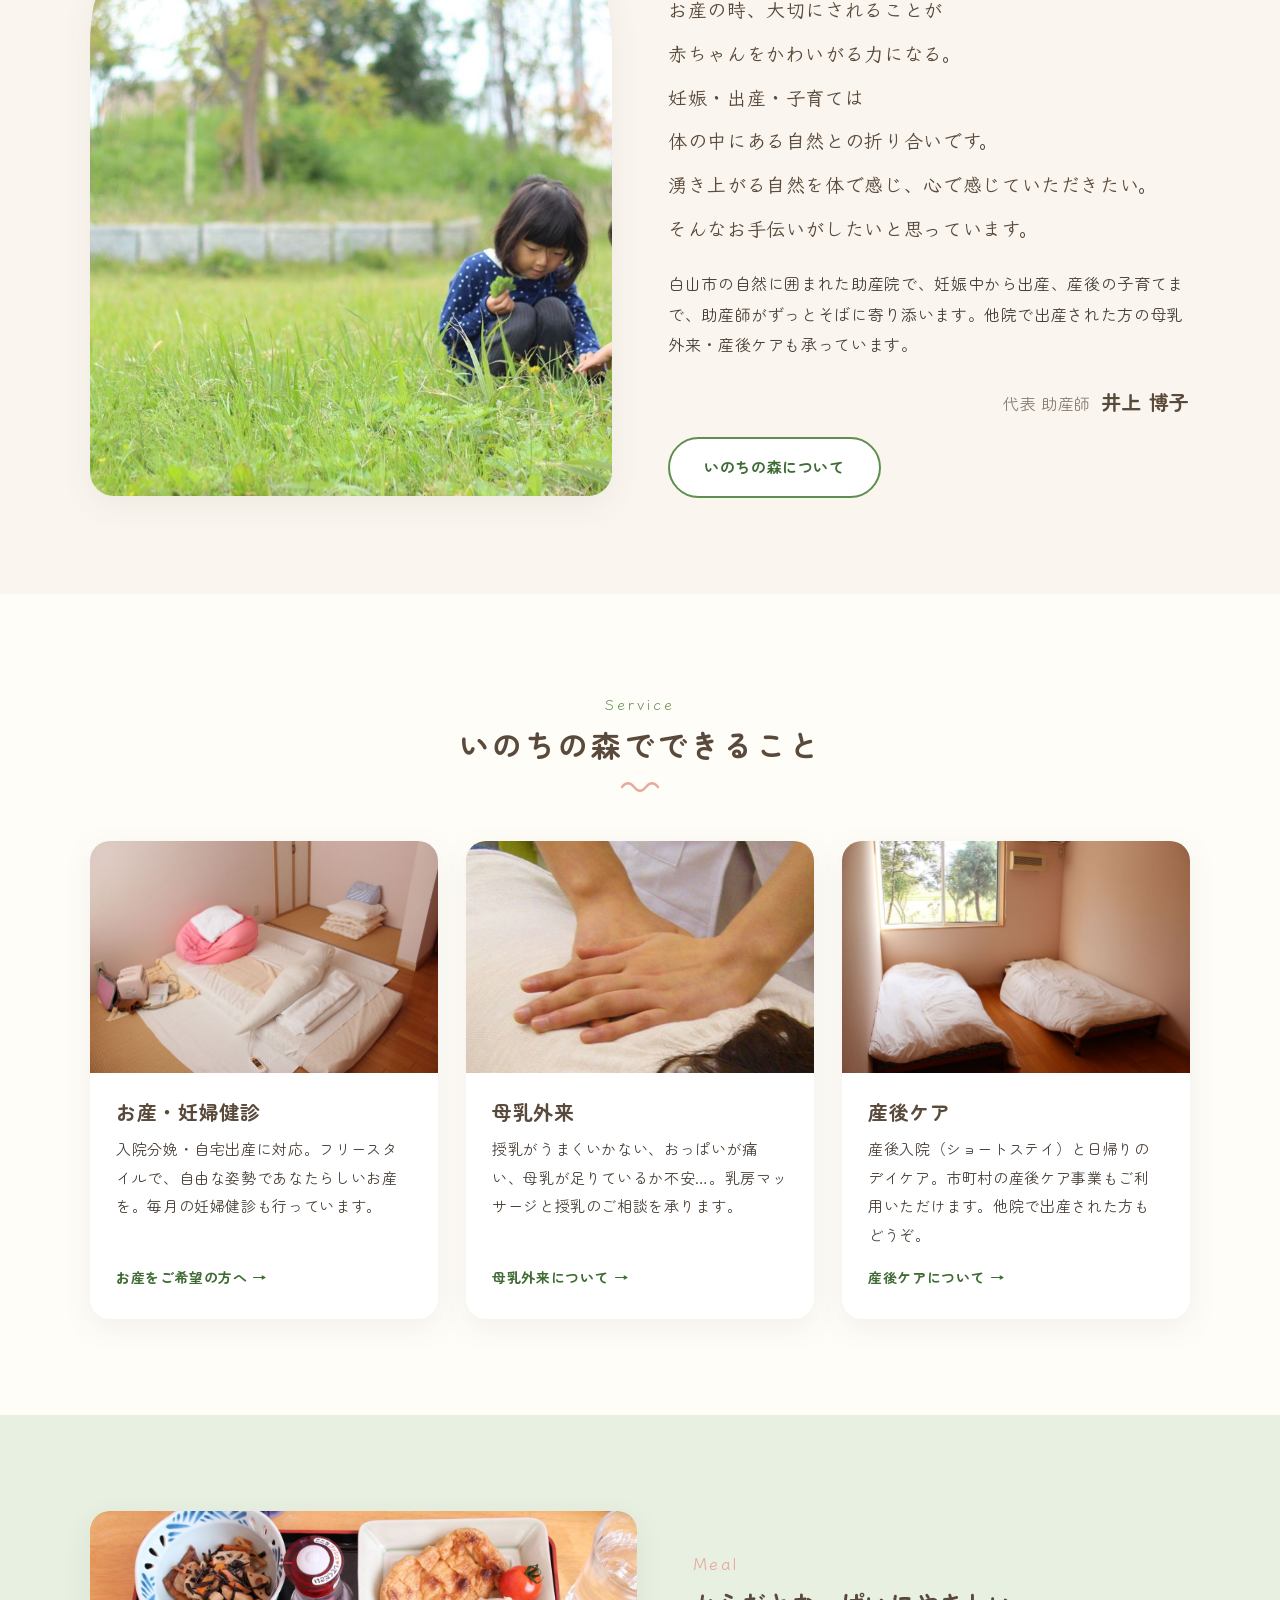
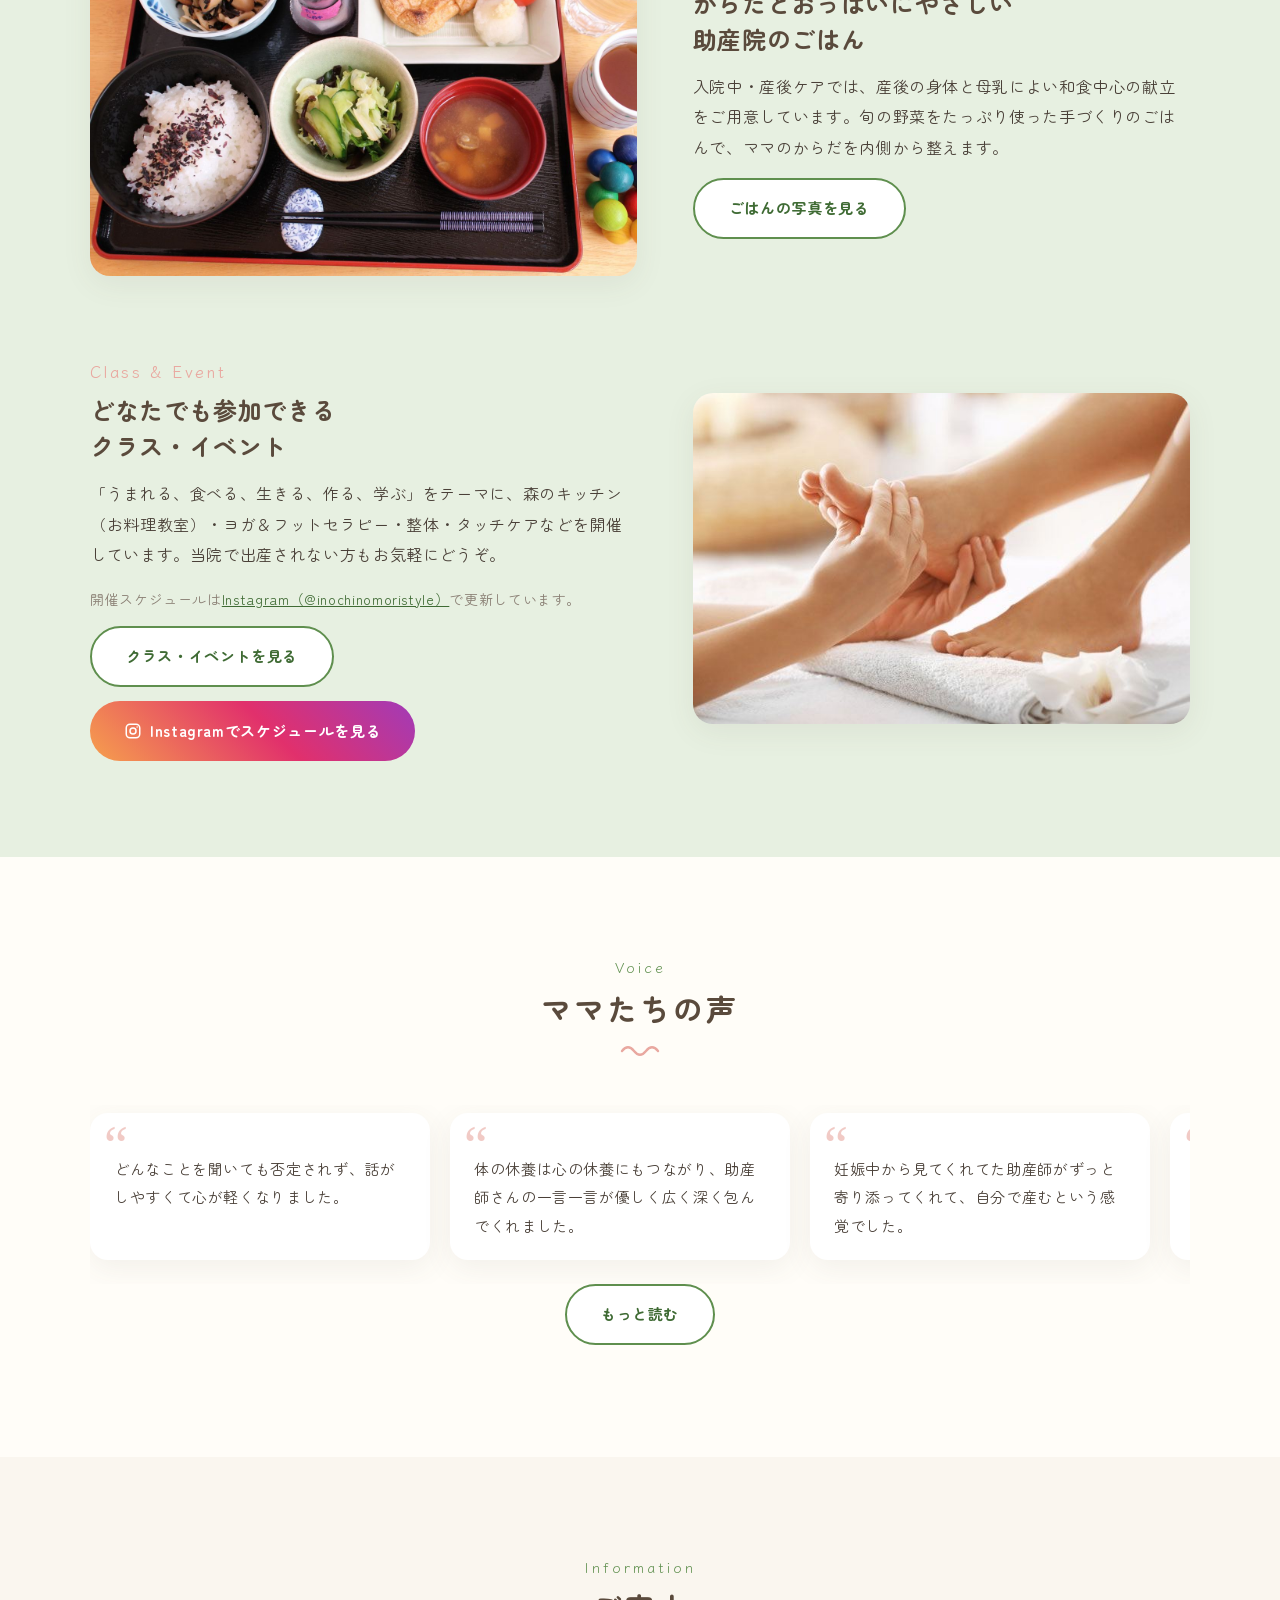
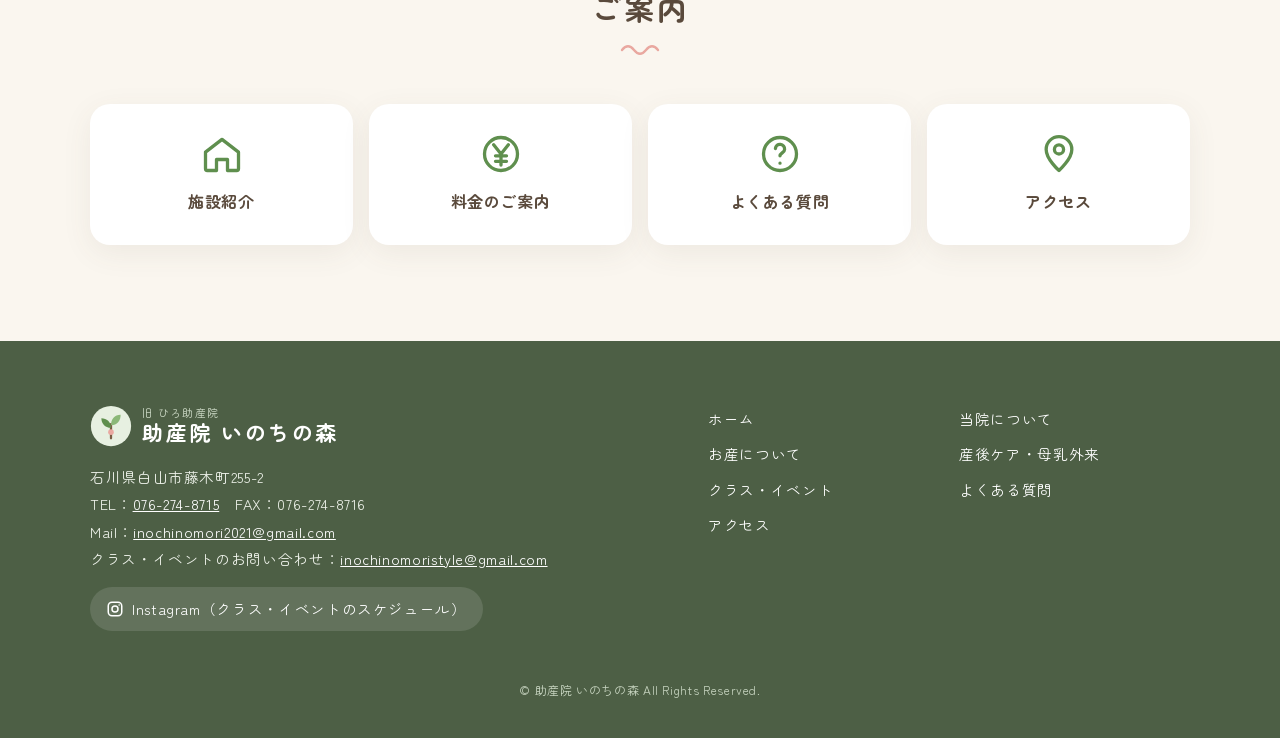
==== commit 6825b74b: "Remove cleanse yoga class, add 助産院ランチ Co-Authored-By: Claude Opus 5.5 <noreply@anthropic.com>" ====
--- a/index.html
+++ b/index.html
@@ -17,7 +17,7 @@
 <link rel="preconnect" href="https://fonts.googleapis.com">
 <link rel="preconnect" href="https://fonts.gstatic.com" crossorigin>
 <link href="https://fonts.googleapis.com/css2?family=Klee+One:wght@600&family=Zen+Maru+Gothic:wght@400;500;700&display=swap" rel="stylesheet">
-<link rel="stylesheet" href="css/style.css?v=6">
+<link rel="stylesheet" href="css/style.css?v=7">
 <script type="application/ld+json">
 {"@context":"https://schema.org","@type":"MedicalBusiness","name":"助産院 いのちの森","alternateName":"ひろ助産院",
 "description":"石川県白山市の助産院。入院分娩・自宅出産、妊婦健診、母乳外来、産後ケア（産後入院・デイケア）。",
@@ -124,7 +124,7 @@
       </div>
     </div>
     <div class="feature reverse fade">
-      <div class="feature-img"><img src="images/class06.jpg" alt="ライアーの演奏" loading="lazy"></div>
+      <div class="feature-img"><img src="images/class04.jpg" alt="フットセラピー" loading="lazy"></div>
       <div>
         <span class="label">Class &amp; Event</span>
         <h3>どなたでも参加できる<br>クラス・イベント</h3>
--- a/css/style.css
+++ b/css/style.css
@@ -335,13 +335,15 @@
 .class-card { background: #fff; border-radius: var(--radius); overflow: hidden; box-shadow: var(--shadow); display: grid; grid-template-columns: 200px 1fr; }
 .class-card img { width: 100%; height: 100%; object-fit: cover; min-height: 220px; }
 .class-card .body { padding: 24px; }
+.class-card .noimage { display: grid; place-items: center; align-content: center; gap: 6px; min-height: 220px; background: var(--beige); color: var(--muted); font-size: 14px; letter-spacing: .1em; }
+.class-card .noimage span { font-size: 40px; line-height: 1; color: #8cc63f; }
 .class-card h3 { font-size: 20px; margin-bottom: 6px; }
 .class-card .when { display: inline-block; background: var(--pink-light); color: #b8625a; font-size: 13px; padding: 2px 12px; border-radius: 999px; margin-bottom: 10px; font-weight: 700; }
 .class-card dl { display: grid; grid-template-columns: auto 1fr; gap: 2px 12px; font-size: 14px; margin: 10px 0 0; }
 .class-card dt { color: var(--muted); }
 .class-card dd { margin: 0; }
 @media (max-width: 900px) { .class-grid { grid-template-columns: 1fr; } }
-@media (max-width: 520px) { .class-card { grid-template-columns: 1fr; } .class-card img { aspect-ratio: 16/9; min-height: 0; } }
+@media (max-width: 520px) { .class-card { grid-template-columns: 1fr; } .class-card img, .class-card .noimage { aspect-ratio: 16/9; min-height: 0; } }
 
 /* ===== Area list ===== */
 .area-grid { display: grid; grid-template-columns: repeat(auto-fill, minmax(240px, 1fr)); gap: 16px; }
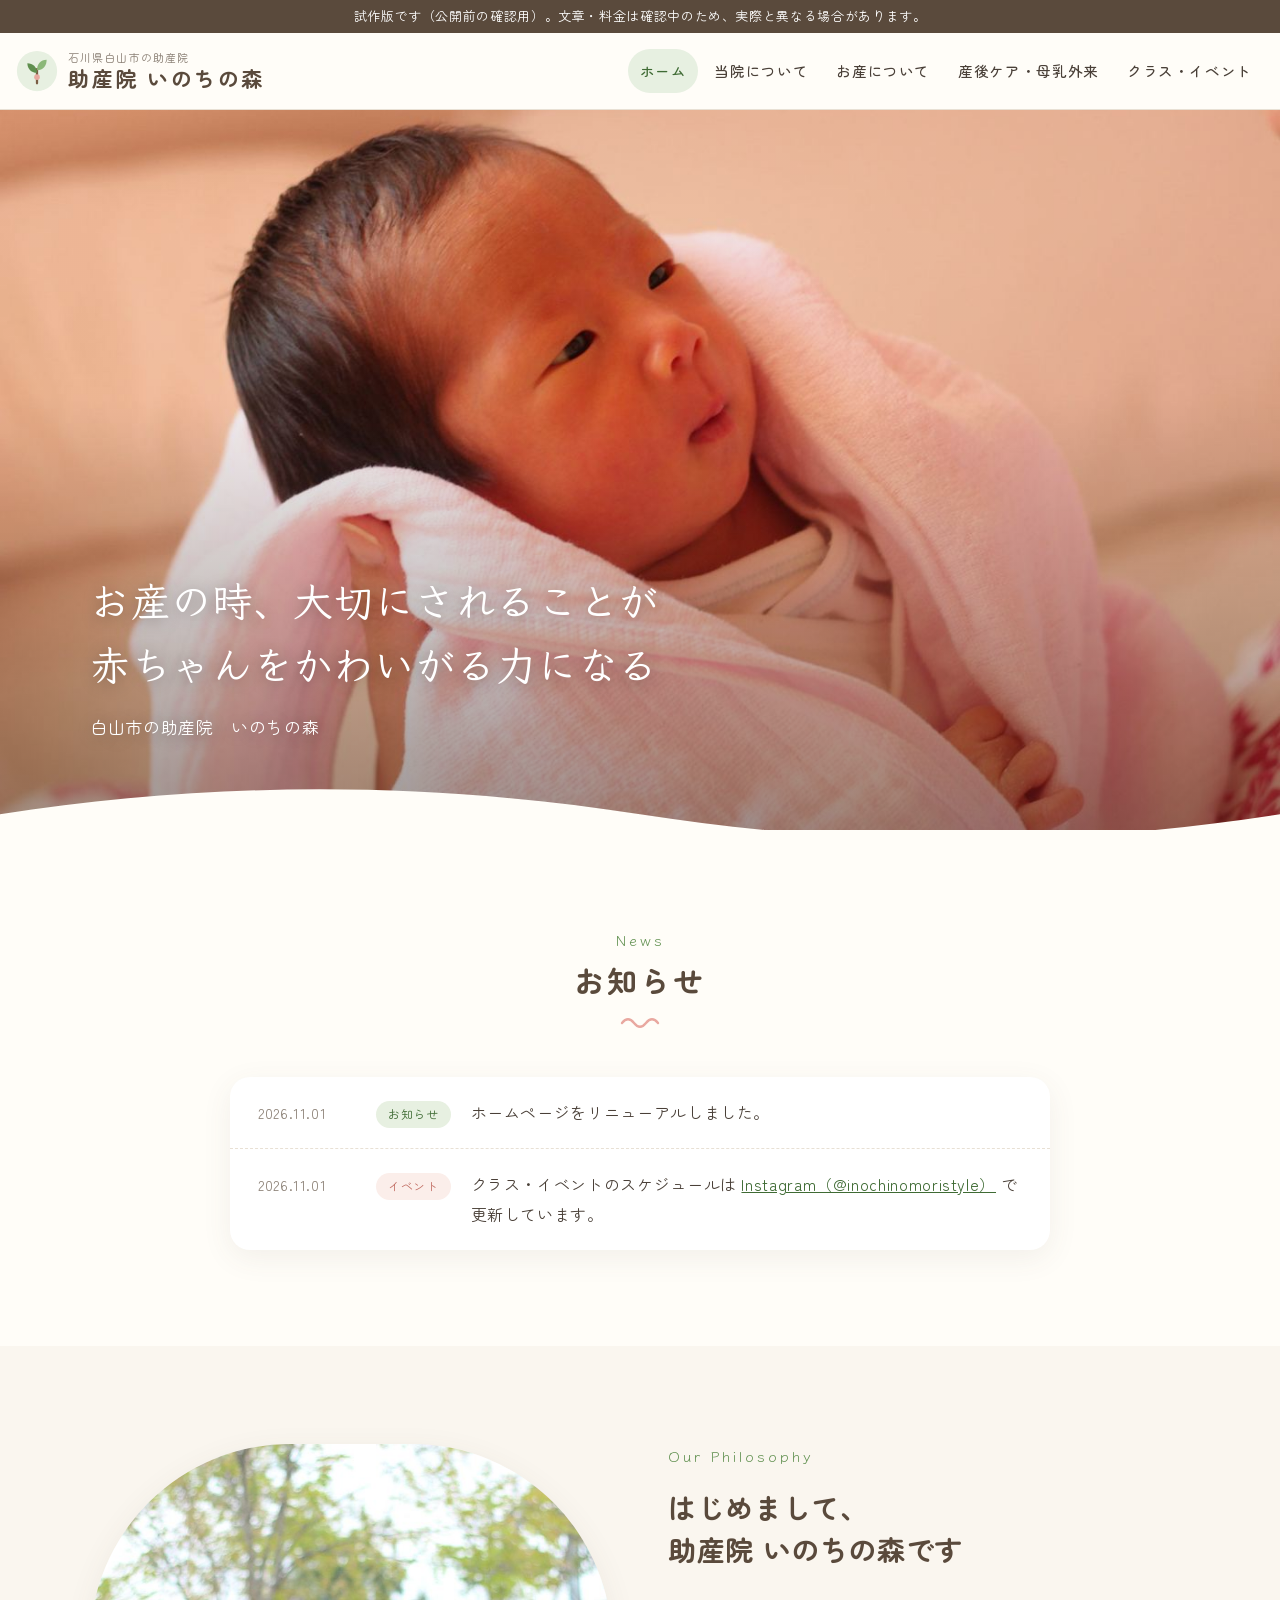
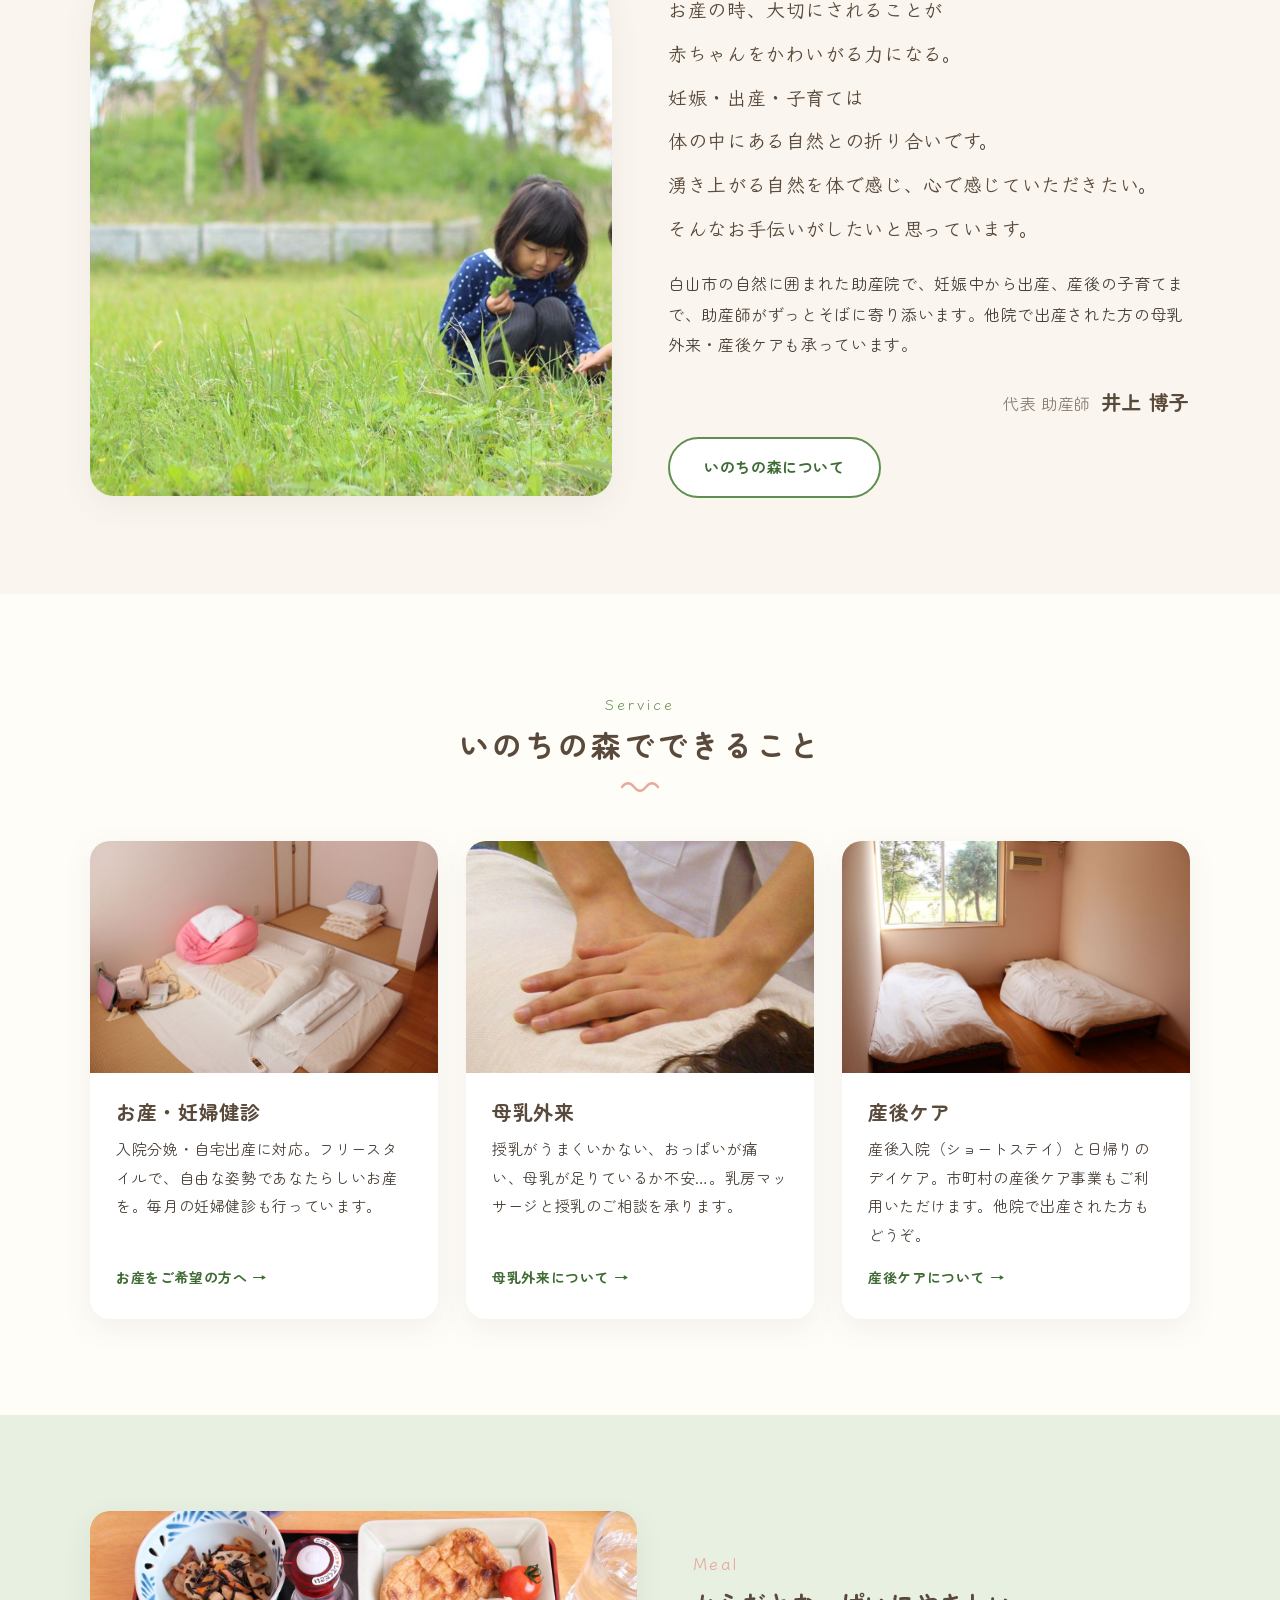
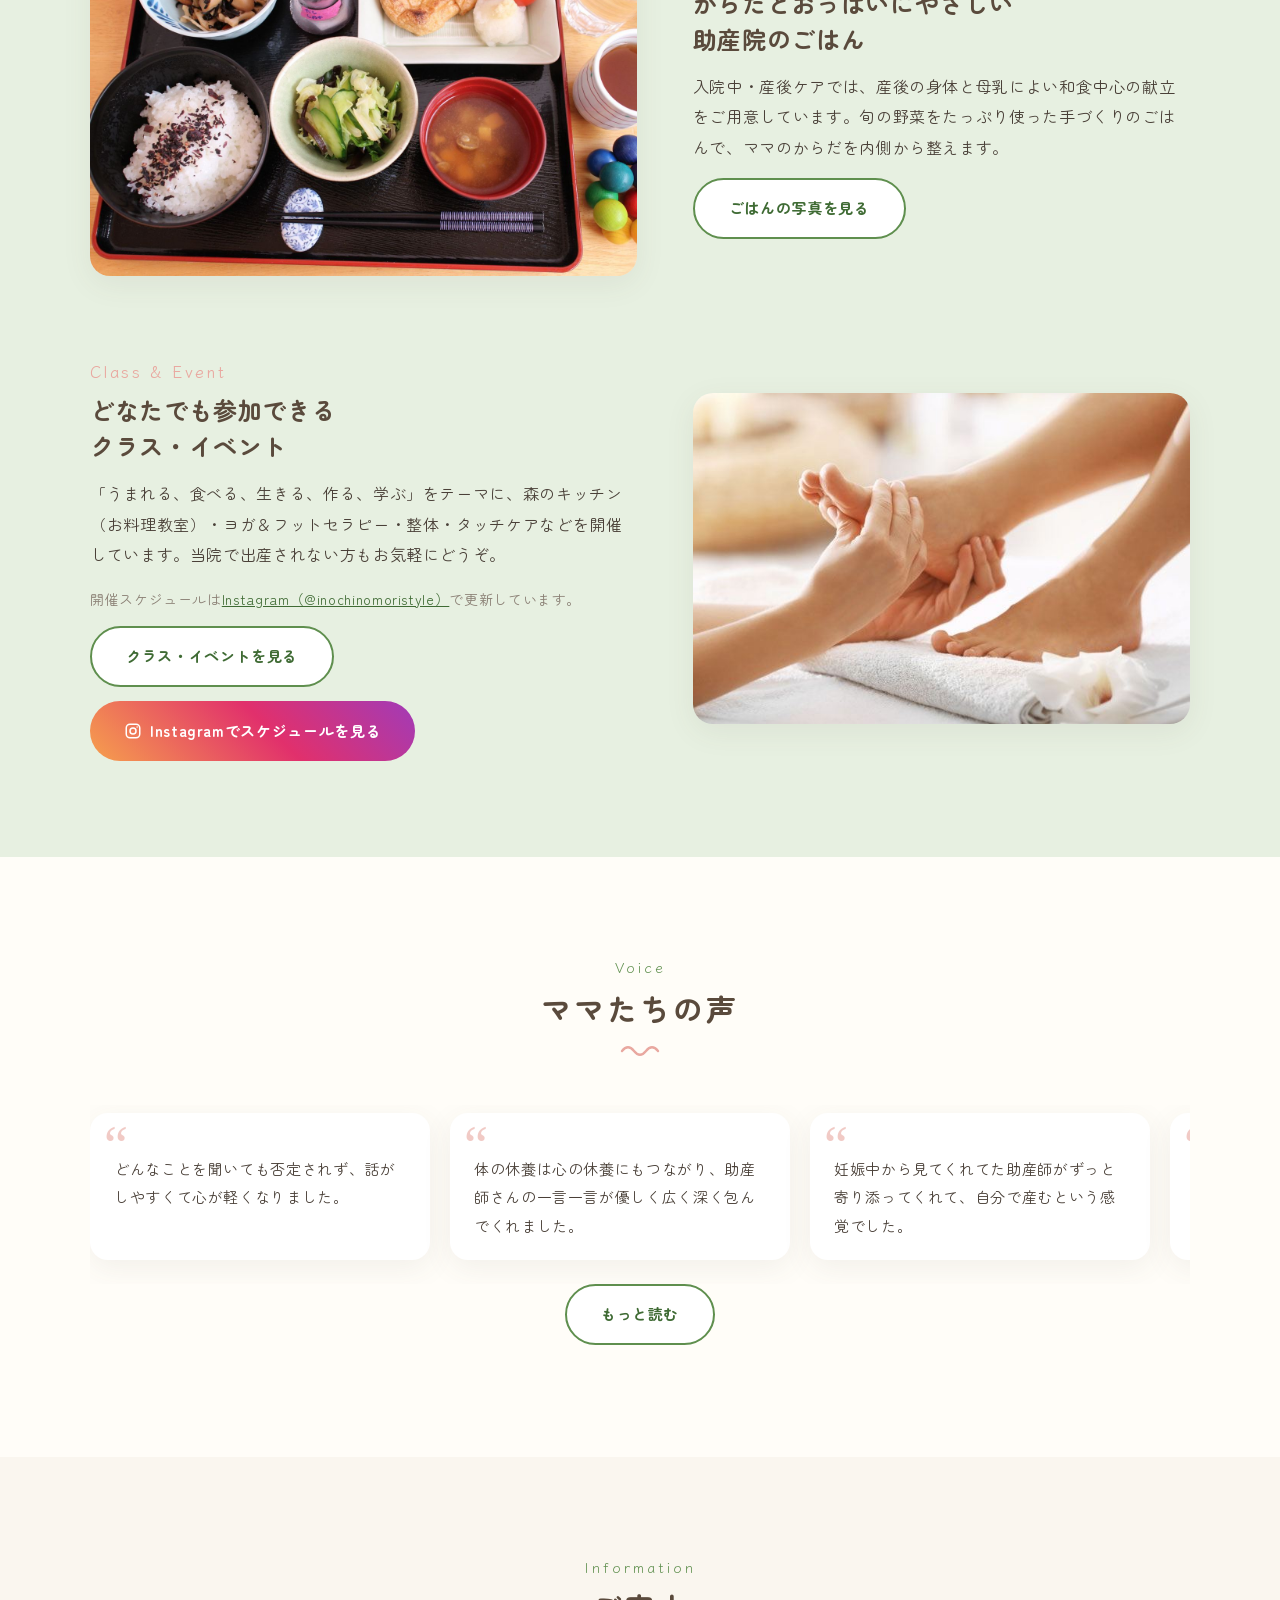
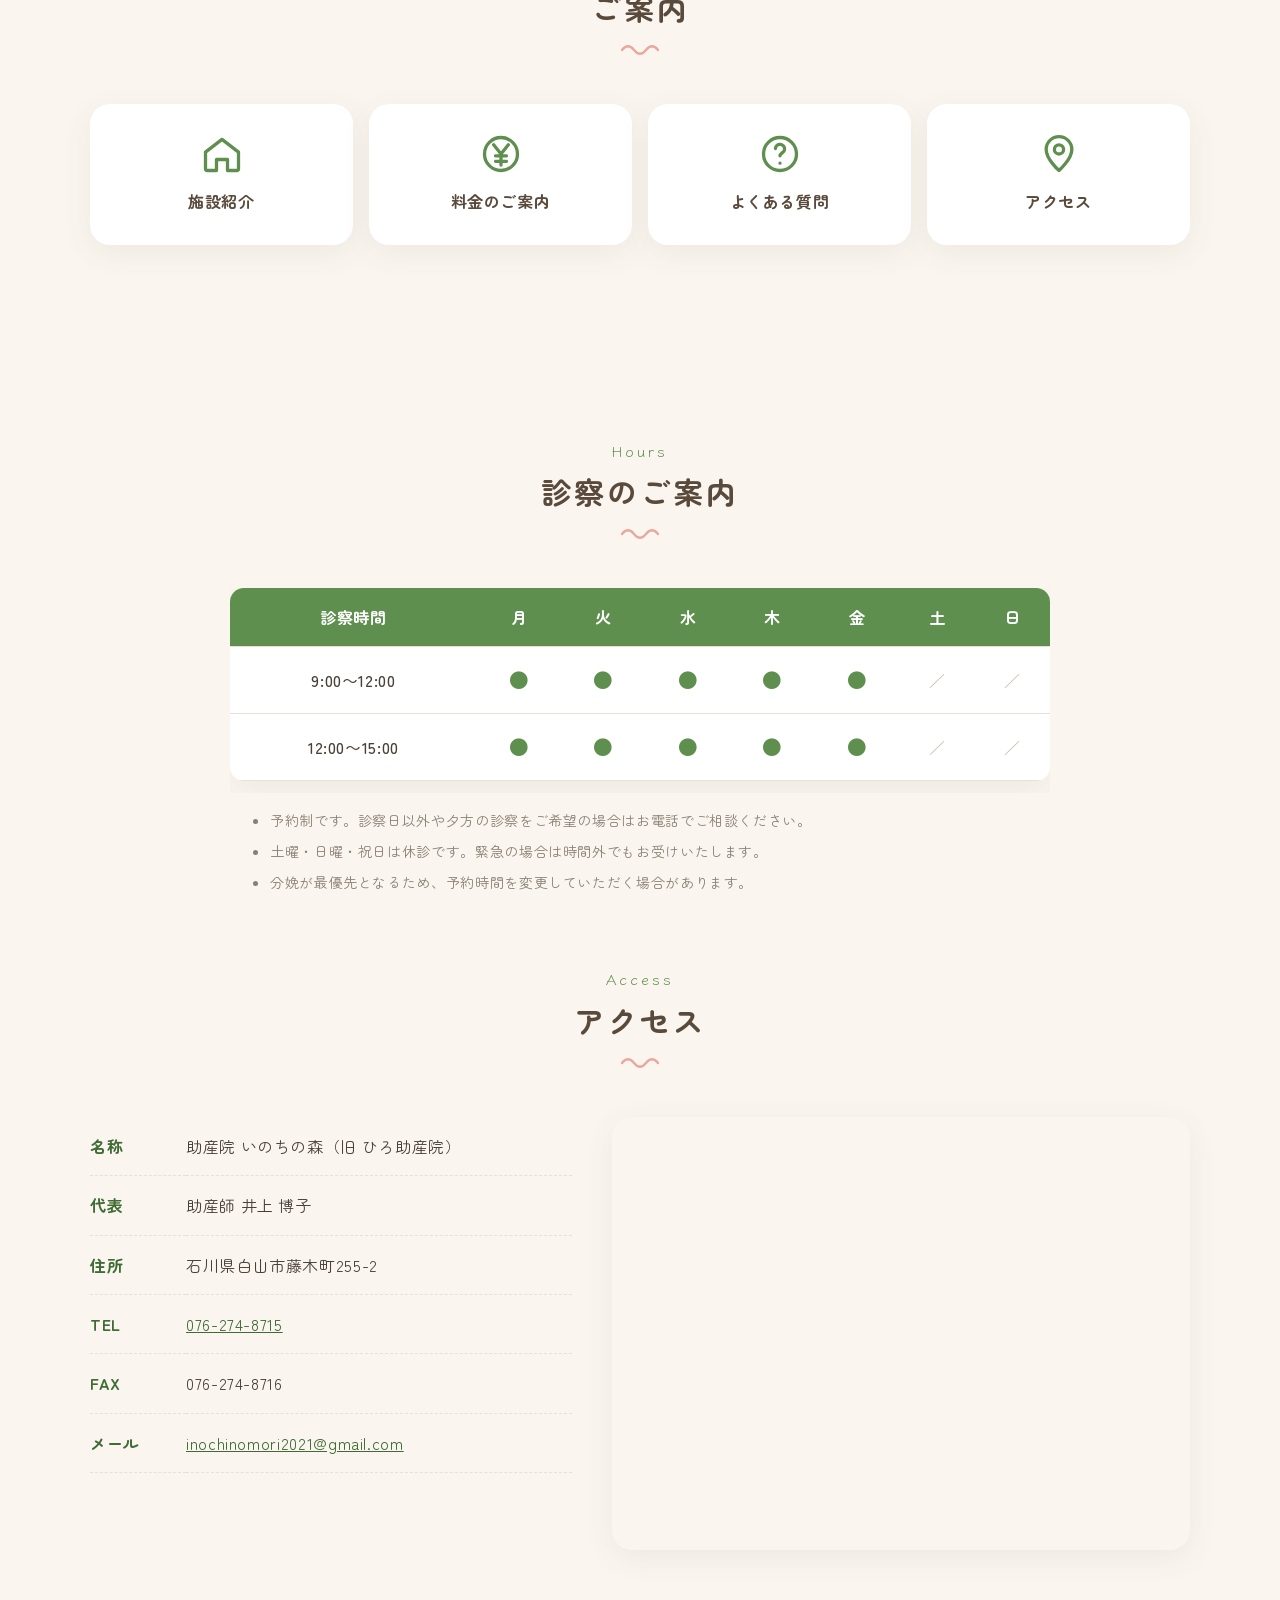
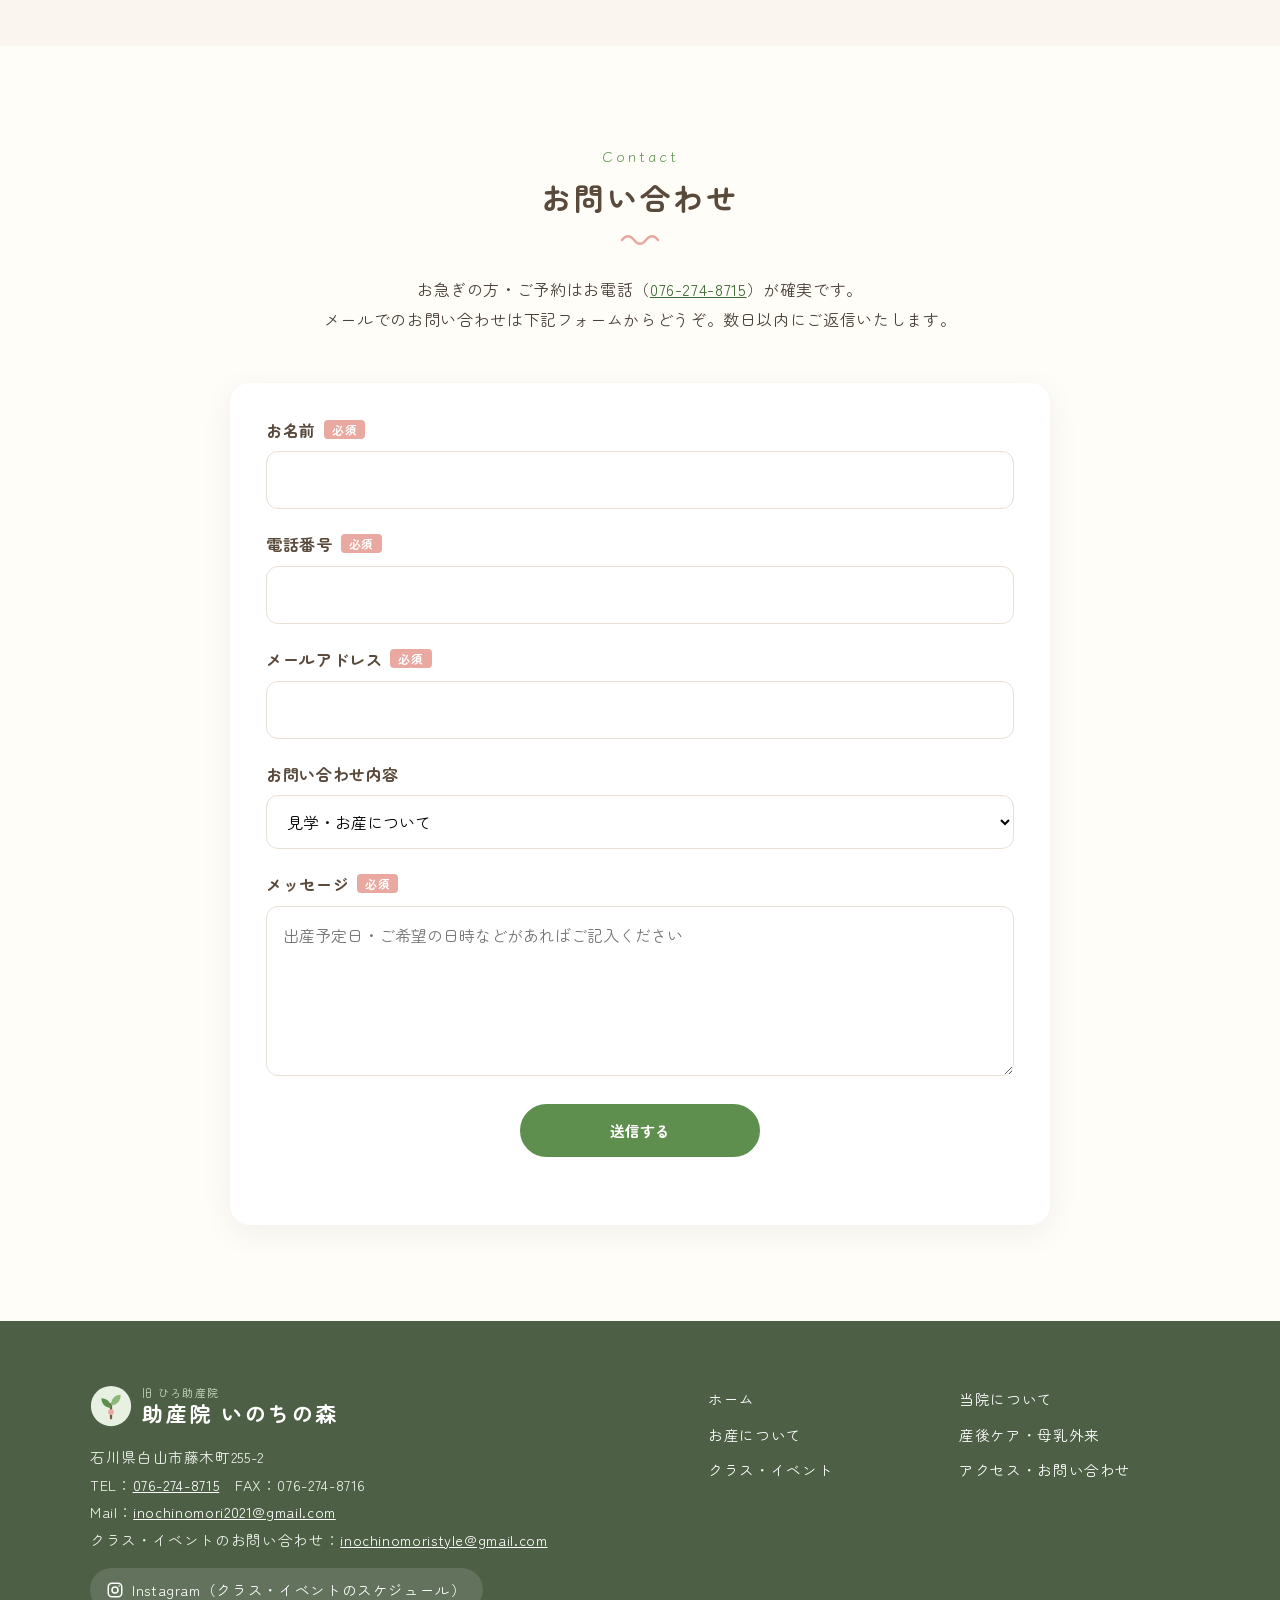
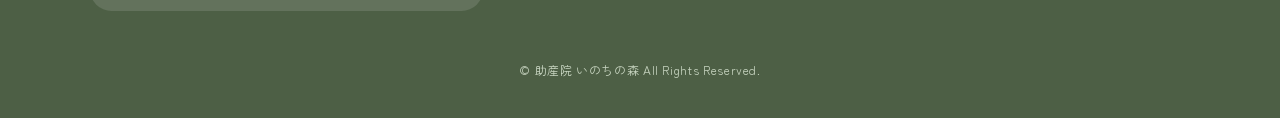
==== commit 67d40fe1: "Restructure site from 7 pages to 5 (FAQ per page, shared access/contact block) Co-Authored-By: Claud" ====
--- a/index.html
+++ b/index.html
@@ -46,8 +46,6 @@
 <li><a href="birth.html">お産について</a></li>
 <li><a href="care.html">産後ケア・母乳外来</a></li>
 <li><a href="class.html">クラス・イベント</a></li>
-<li><a href="faq.html">よくある質問</a></li>
-<li><a href="contact.html">アクセス</a></li>
         <li class="nav-tel-item"><a class="nav-tel" href="tel:076-274-8715">お電話 076-274-8715</a></li>
       </ul>
     </nav>
@@ -156,11 +154,70 @@
     <div class="shortcut fade">
       <a href="about.html#facility"><svg viewBox="0 0 24 24" fill="none" stroke="currentColor" stroke-width="1.8" stroke-linecap="round" stroke-linejoin="round"><path d="M3 11l9-7 9 7v9a1 1 0 01-1 1h-5v-6h-6v6H4a1 1 0 01-1-1z"/></svg>施設紹介</a>
       <a href="birth.html#price"><svg viewBox="0 0 24 24" fill="none" stroke="currentColor" stroke-width="1.8" stroke-linecap="round" stroke-linejoin="round"><circle cx="12" cy="12" r="9"/><path d="M8 7l4 5 4-5M12 12v6M9 13h6M9 16h6"/></svg>料金のご案内</a>
-      <a href="faq.html"><svg viewBox="0 0 24 24" fill="none" stroke="currentColor" stroke-width="1.8" stroke-linecap="round" stroke-linejoin="round"><circle cx="12" cy="12" r="9"/><path d="M9.5 9a2.5 2.5 0 015 .5c0 1.7-2.5 2-2.5 3.5M12 17h.01"/></svg>よくある質問</a>
-      <a href="contact.html"><svg viewBox="0 0 24 24" fill="none" stroke="currentColor" stroke-width="1.8" stroke-linecap="round" stroke-linejoin="round"><path d="M12 21s-7-6.2-7-11.5a7 7 0 0114 0C19 14.8 12 21 12 21z"/><circle cx="12" cy="9.5" r="2.5"/></svg>アクセス</a>
-    </div>
-  </div>
-</section>
+      <a href="care.html#faq"><svg viewBox="0 0 24 24" fill="none" stroke="currentColor" stroke-width="1.8" stroke-linecap="round" stroke-linejoin="round"><circle cx="12" cy="12" r="9"/><path d="M9.5 9a2.5 2.5 0 015 .5c0 1.7-2.5 2-2.5 3.5M12 17h.01"/></svg>よくある質問</a>
+      <a href="#access"><svg viewBox="0 0 24 24" fill="none" stroke="currentColor" stroke-width="1.8" stroke-linecap="round" stroke-linejoin="round"><path d="M12 21s-7-6.2-7-11.5a7 7 0 0114 0C19 14.8 12 21 12 21z"/><circle cx="12" cy="9.5" r="2.5"/></svg>アクセス</a>
+    </div>
+  </div>
+</section>
+<!--SHARED-->
+<section class="section bg-beige" id="access">
+  <div class="container">
+    <div class="sec-title fade"><span class="en">Hours</span><h2>診察のご案内</h2></div>
+    <div class="narrow fade">
+      <div class="table-wrap"><table class="schedule">
+        <thead><tr><th>診察時間</th><th>月</th><th>火</th><th>水</th><th>木</th><th>金</th><th>土</th><th>日</th></tr></thead>
+        <tbody>
+          <tr><th>9:00〜12:00</th><td class="ok">●</td><td class="ok">●</td><td class="ok">●</td><td class="ok">●</td><td class="ok">●</td><td class="no">／</td><td class="no">／</td></tr>
+          <tr><th>12:00〜15:00</th><td class="ok">●</td><td class="ok">●</td><td class="ok">●</td><td class="ok">●</td><td class="ok">●</td><td class="no">／</td><td class="no">／</td></tr>
+        </tbody>
+      </table></div>
+      <ul class="note">
+        <li>予約制です。診察日以外や夕方の診察をご希望の場合はお電話でご相談ください。</li>
+        <li>土曜・日曜・祝日は休診です。緊急の場合は時間外でもお受けいたします。</li>
+        <li>分娩が最優先となるため、予約時間を変更していただく場合があります。</li>
+      </ul>
+    </div>
+    <div style="height:56px"></div>
+    <div class="sec-title fade"><span class="en">Access</span><h2>アクセス</h2></div>
+    <div class="access fade">
+      <dl>
+        <dt>名称</dt><dd>助産院 いのちの森（旧 ひろ助産院）</dd>
+        <dt>代表</dt><dd>助産師 井上 博子</dd>
+        <dt>住所</dt><dd>石川県白山市藤木町255-2</dd>
+        <dt>TEL</dt><dd><a href="tel:076-274-8715">076-274-8715</a></dd>
+        <dt>FAX</dt><dd>076-274-8716</dd>
+        <dt>メール</dt><dd><a href="mailto:inochinomori2021@gmail.com">inochinomori2021@gmail.com</a></dd>
+      </dl>
+      <div class="map"><iframe src="https://www.google.com/maps?q=石川県白山市藤木町255-2&amp;output=embed" loading="lazy" title="助産院いのちの森の地図" referrerpolicy="no-referrer-when-downgrade"></iframe></div>
+    </div>
+  </div>
+</section>
+
+<section class="section" id="form">
+  <div class="container narrow">
+    <div class="sec-title fade"><span class="en">Contact</span><h2>お問い合わせ</h2></div>
+    <p class="sec-lead fade">お急ぎの方・ご予約はお電話（<a href="tel:076-274-8715">076-274-8715</a>）が確実です。<br>メールでのお問い合わせは下記フォームからどうぞ。数日以内にご返信いたします。</p>
+    <form class="form box fade" id="contact-form">
+      <!-- Web3Forms：アクセスキーを取得したら YOUR_ACCESS_KEY を置き換えてください -->
+      <input type="hidden" name="access_key" value="YOUR_ACCESS_KEY">
+      <input type="hidden" name="subject" value="【ホームページ】お問い合わせがありました">
+      <input type="hidden" name="from_name" value="助産院いのちの森 ホームページ">
+      <input type="checkbox" name="botcheck" style="display:none">
+      <div><label for="f-name">お名前<span class="req">必須</span></label><input id="f-name" name="お名前" required autocomplete="name"></div>
+      <div><label for="f-tel">電話番号<span class="req">必須</span></label><input id="f-tel" name="電話番号" type="tel" required autocomplete="tel"></div>
+      <div><label for="f-mail">メールアドレス<span class="req">必須</span></label><input id="f-mail" name="email" type="email" required autocomplete="email"></div>
+      <div><label for="f-type">お問い合わせ内容</label>
+        <select id="f-type" name="種類">
+          <option>見学・お産について</option><option>妊婦健診について</option><option>母乳外来について</option>
+          <option>産後ケア（入院・デイケア）について</option><option>クラス・イベントについて</option><option>その他</option>
+        </select></div>
+      <div><label for="f-msg">メッセージ<span class="req">必須</span></label><textarea id="f-msg" name="メッセージ" required placeholder="出産予定日・ご希望の日時などがあればご記入ください"></textarea></div>
+      <button class="btn" type="submit">送信する</button>
+      <p class="form-result" id="form-result" aria-live="polite"></p>
+    </form>
+  </div>
+</section>
+<!--/SHARED-->
 </main>
 <footer class="site-footer">
   <div class="container footer-grid">
@@ -184,15 +241,14 @@
 <li><a href="birth.html">お産について</a></li>
 <li><a href="care.html">産後ケア・母乳外来</a></li>
 <li><a href="class.html">クラス・イベント</a></li>
-<li><a href="faq.html">よくある質問</a></li>
-<li><a href="contact.html">アクセス</a></li>
+<li><a href="#access">アクセス・お問い合わせ</a></li>
     </ul></nav>
   </div>
   <p class="copyright">&copy; 助産院 いのちの森 All Rights Reserved.</p>
 </footer>
 <div class="sp-cta">
   <a href="tel:076-274-8715"><svg viewBox="0 0 24 24" fill="currentColor" aria-hidden="true"><path d="M6.6 10.8a15.1 15.1 0 006.6 6.6l2.2-2.2a1 1 0 011-.25 11.4 11.4 0 003.6.57 1 1 0 011 1V20a1 1 0 01-1 1A17 17 0 013 4a1 1 0 011-1h3.5a1 1 0 011 1c0 1.25.2 2.45.57 3.57a1 1 0 01-.25 1z"/></svg>電話する</a>
-  <a href="contact.html#form"><svg viewBox="0 0 24 24" fill="currentColor" aria-hidden="true"><path d="M20 4H4a2 2 0 00-2 2v12a2 2 0 002 2h16a2 2 0 002-2V6a2 2 0 00-2-2zm0 4l-8 5-8-5V6l8 5 8-5z"/></svg>お問い合わせ</a>
+  <a href="#form"><svg viewBox="0 0 24 24" fill="currentColor" aria-hidden="true"><path d="M20 4H4a2 2 0 00-2 2v12a2 2 0 002 2h16a2 2 0 002-2V6a2 2 0 00-2-2zm0 4l-8 5-8-5V6l8 5 8-5z"/></svg>お問い合わせ</a>
 </div>
 <button class="pagetop" aria-label="ページの先頭へ"><svg width="20" height="20" viewBox="0 0 24 24" fill="none" stroke="currentColor" stroke-width="2.5" stroke-linecap="round" stroke-linejoin="round"><path d="M6 15l6-6 6 6"/></svg></button>
 <script src="js/main.js"></script>
